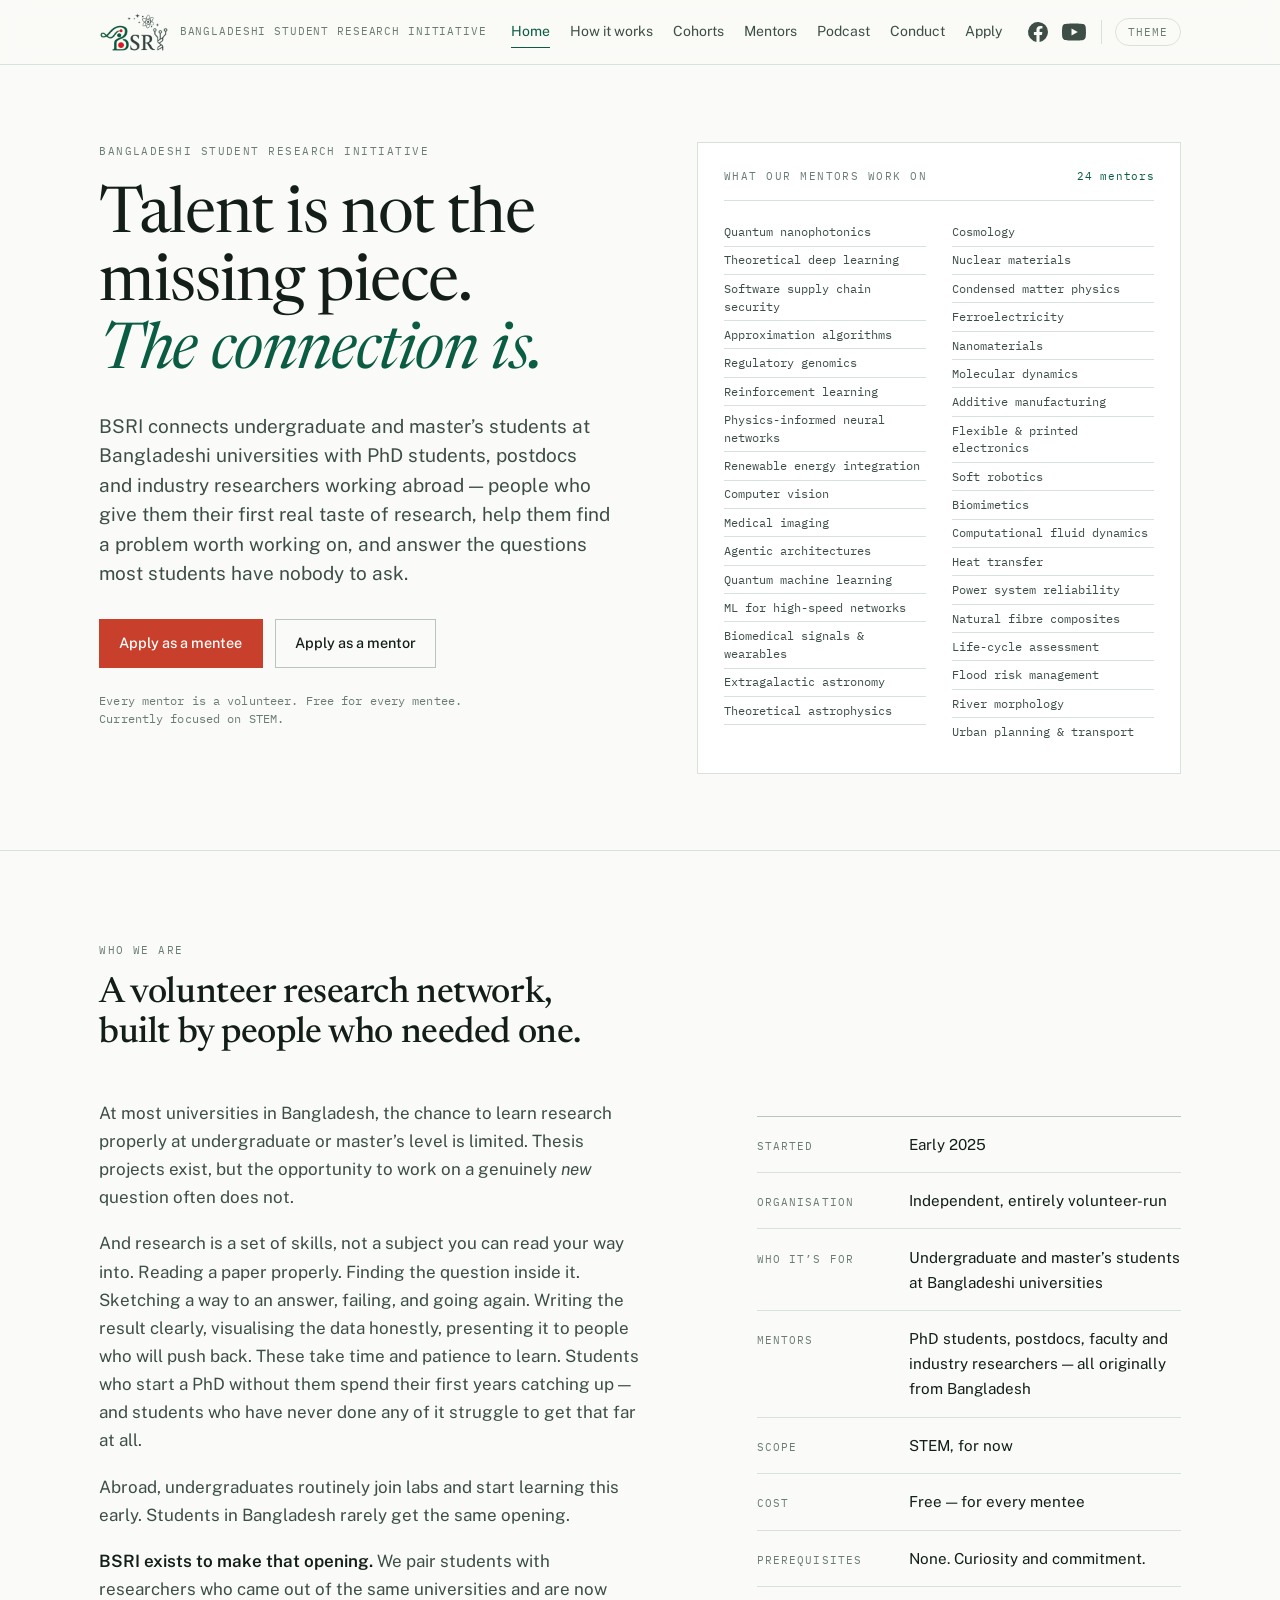
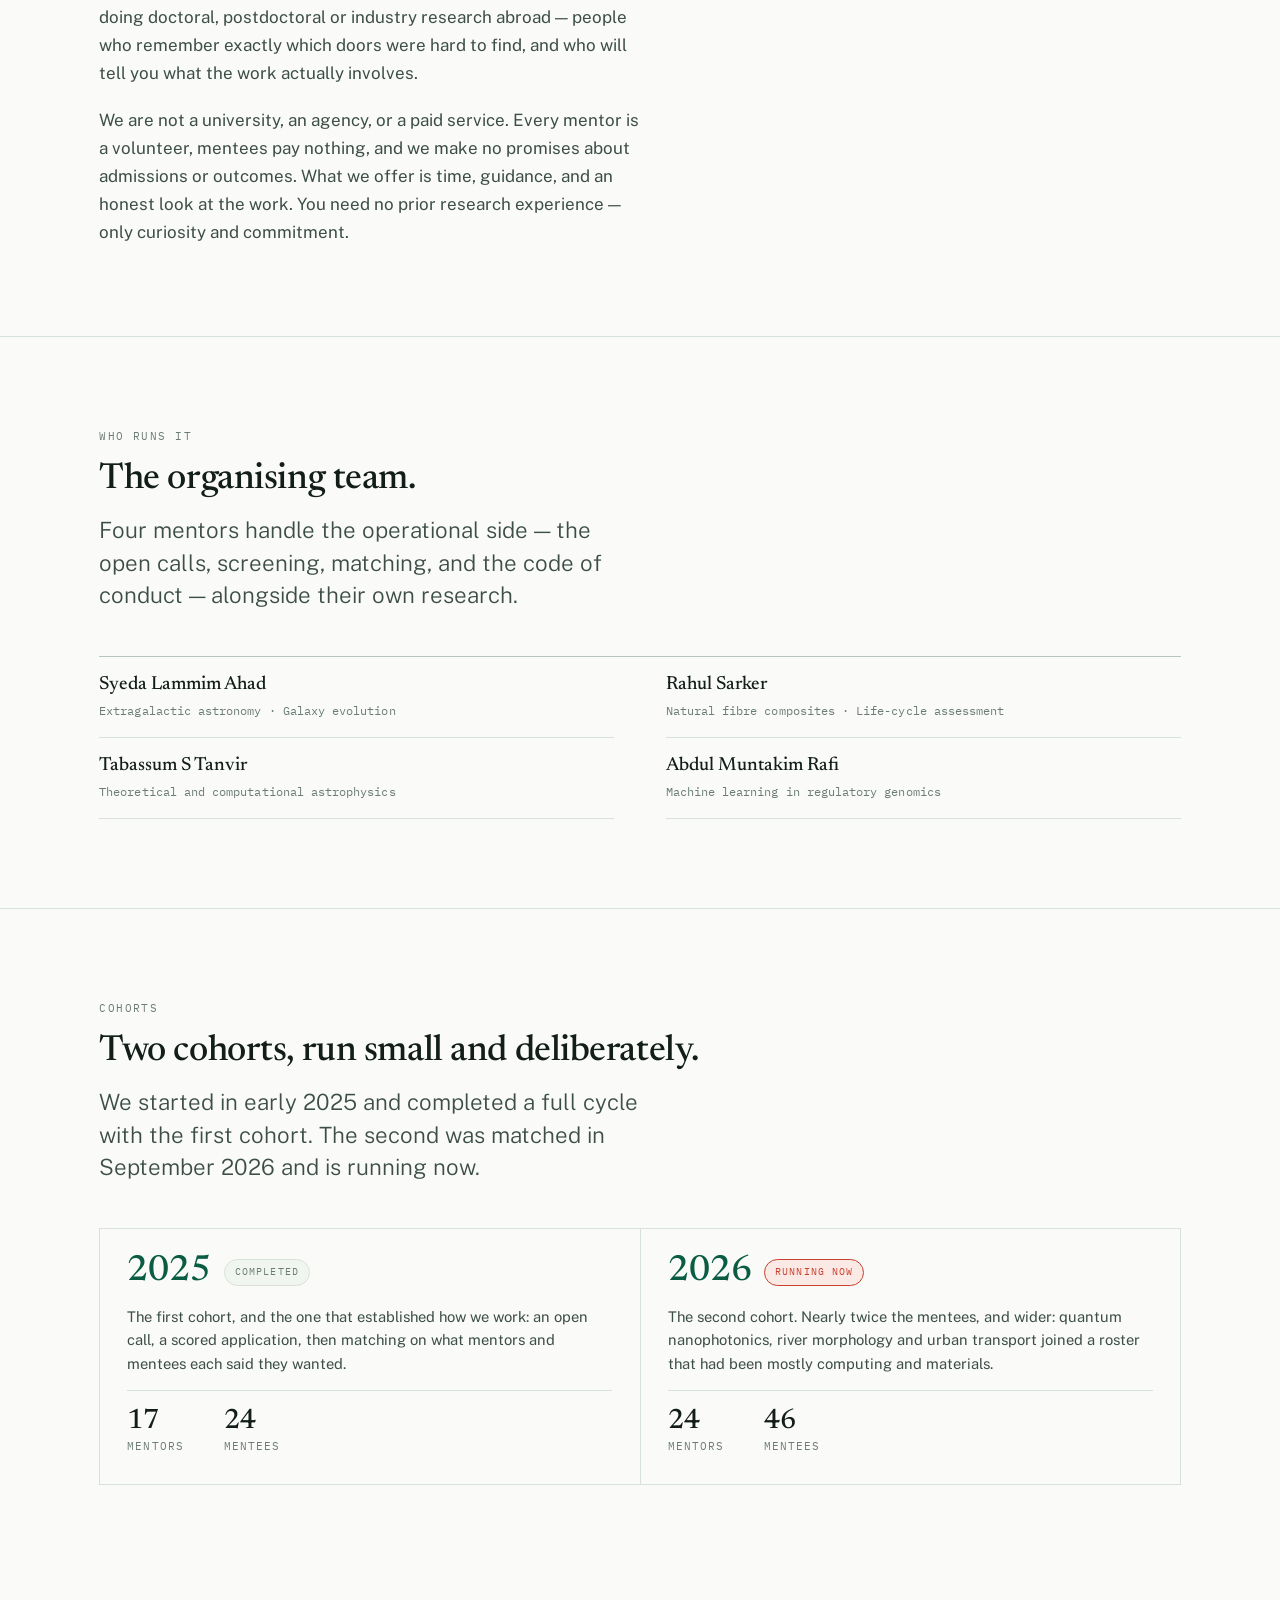
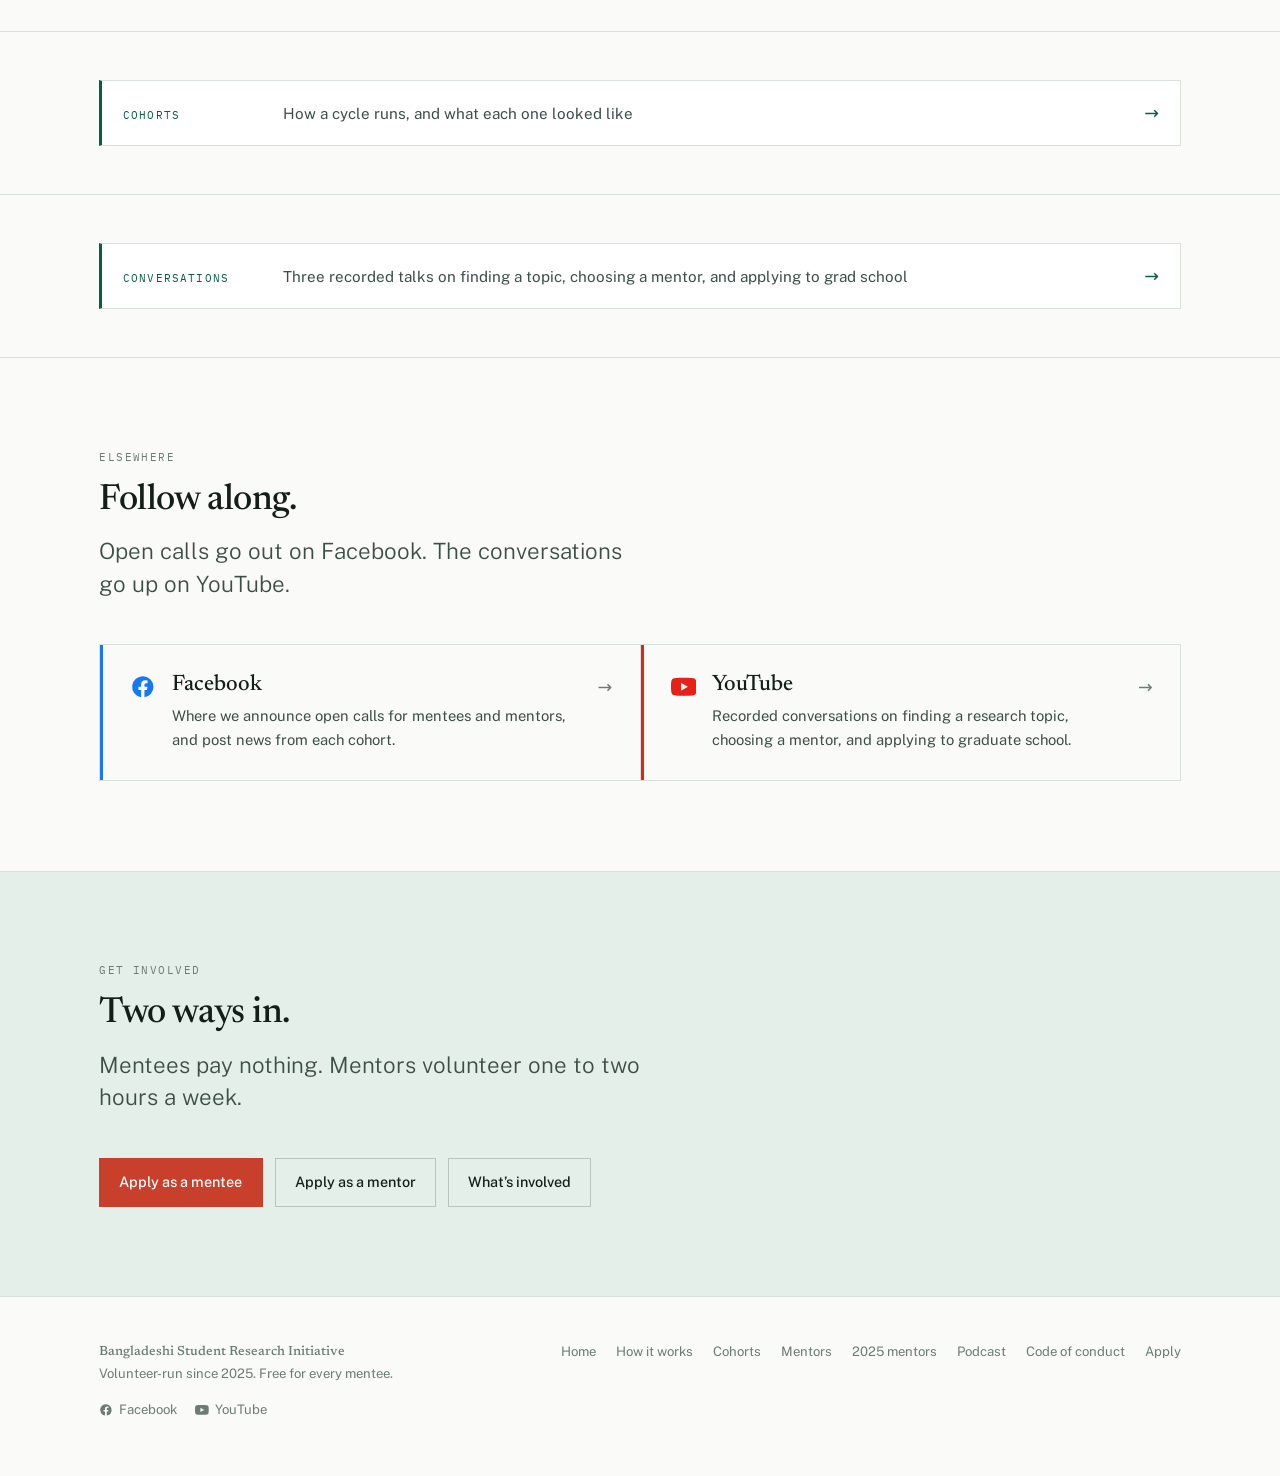
==== index.html @ d9963ae1 "Add a mobile menu; there was no navigation on a phone The nav was simply hidden below 58rem, so on a" ====
<!DOCTYPE html>
<html lang="en">
<head>
<meta charset="utf-8">
<meta name="viewport" content="width=device-width, initial-scale=1">
<title>Bangladeshi Student Research Initiative</title>
<meta name="description" content="BSRI is a volunteer research network connecting undergraduate and master’s students in Bangladesh with PhD students, postdocs and industry researchers abroad.">
<meta property="og:title" content="Bangladeshi Student Research Initiative">
<meta property="og:description" content="BSRI is a volunteer research network connecting undergraduate and master’s students in Bangladesh with PhD students, postdocs and industry researchers abroad.">
<meta property="og:type" content="website">
<link rel="icon" href="favicon.ico" sizes="any">
<link rel="apple-touch-icon" href="assets/img/apple-touch-icon.png">
<meta property="og:url" content="https://bsri-bd.github.io/">
<meta property="og:image" content="https://bsri-bd.github.io/assets/img/og.png">
<meta property="og:image:width" content="1200">
<meta property="og:image:height" content="630">
<meta name="twitter:card" content="summary_large_image">
<meta name="twitter:image" content="https://bsri-bd.github.io/assets/img/og.png">
<link rel="preconnect" href="https://fonts.googleapis.com">
<link rel="preconnect" href="https://fonts.gstatic.com" crossorigin>
<link rel="stylesheet" href="https://fonts.googleapis.com/css2?family=Newsreader:ital,opsz,wght@0,6..72,400;0,6..72,500;0,6..72,600;1,6..72,400;1,6..72,500&family=Public+Sans:wght@300;400;500;600&family=IBM+Plex+Mono:wght@400;500&display=swap">
<link rel="stylesheet" href="assets/css/styles.css">
</head>
<body>
<a class="skip" href="#main">Skip to content</a>

<header class="masthead">
  <div class="wrap masthead__inner">
    <a class="brand" href="index.html">
      <img class="brand__logo brand__logo--light" src="assets/img/logo.png" alt="BSRI" width="416" height="240">
      <img class="brand__logo brand__logo--dark" src="assets/img/logo-dark.png" alt="" aria-hidden="true" width="416" height="240">
      <span class="brand__full">Bangladeshi Student Research Initiative</span>
    </a>
    <nav class="nav" id="primary-nav" aria-label="Primary">
      <a href="index.html" aria-current="page" class="is-current">Home</a>
      <a href="how-it-works.html">How it works</a>
      <a href="cohorts.html">Cohorts</a>
      <a href="mentors.html">Mentors</a>
      <a href="podcast.html">Podcast</a>
      <a href="conduct.html">Conduct</a>
      <a href="apply.html">Apply</a>
    </nav>
    <div class="masthead__end">
      <div class="masthead__social">
        <a href="https://www.facebook.com/profile.php?id=61578981377113" target="_blank" rel="noopener" aria-label="BSRI on Facebook" title="BSRI on Facebook"><svg class="masthead__icon" viewBox="0 0 24 24" aria-hidden="true" focusable="false"><path fill="currentColor" d="M22 12a10 10 0 1 0-11.56 9.88v-6.99H7.9V12h2.54V9.8c0-2.5 1.49-3.89 3.77-3.89 1.09 0 2.24.2 2.24.2v2.46h-1.26c-1.24 0-1.63.77-1.63 1.56V12h2.78l-.45 2.89h-2.33v6.99A10 10 0 0 0 22 12z"/></svg></a>
        <a href="https://www.youtube.com/@bsri-bd" target="_blank" rel="noopener" aria-label="BSRI on YouTube" title="BSRI on YouTube"><svg class="masthead__icon" viewBox="0 0 24 24" aria-hidden="true" focusable="false"><path fill="currentColor" d="M23.5 6.2a3 3 0 0 0-2.1-2.1C19.5 3.5 12 3.5 12 3.5s-7.5 0-9.4.6A3 3 0 0 0 .5 6.2C0 8.1 0 12 0 12s0 3.9.5 5.8a3 3 0 0 0 2.1 2.1c1.9.6 9.4.6 9.4.6s7.5 0 9.4-.6a3 3 0 0 0 2.1-2.1c.5-1.9.5-5.8.5-5.8s0-3.9-.5-5.8zM9.5 15.6V8.4l6.3 3.6-6.3 3.6z"/></svg></a>
      </div>
      <button class="theme-toggle" id="theme-toggle" type="button" aria-label="Switch colour theme"><svg class="theme-toggle__icon" viewBox="0 0 24 24" aria-hidden="true" focusable="false"><circle cx="12" cy="12" r="9" fill="none" stroke="currentColor" stroke-width="1.7"/><path fill="currentColor" d="M12 3a9 9 0 0 0 0 18z"/></svg><span class="theme-toggle__label">Theme</span></button>
      <button class="nav-toggle" id="nav-toggle" type="button" aria-expanded="false" aria-controls="primary-nav" aria-label="Menu"><svg class="nav-toggle__bars" viewBox="0 0 24 24" aria-hidden="true" focusable="false"><path fill="none" stroke="currentColor" stroke-width="1.8" stroke-linecap="round" d="M4 7h16M4 12h16M4 17h16"/></svg><svg class="nav-toggle__x" viewBox="0 0 24 24" aria-hidden="true" focusable="false"><path fill="none" stroke="currentColor" stroke-width="1.8" stroke-linecap="round" d="M6 6l12 12M18 6L6 18"/></svg></button>
    </div>
  </div>
</header>

<main id="main">
<section class="hero wrap" id="top">
    <div class="hero__grid">
      <div class="hero__thesis">
        <p class="eyebrow">Bangladeshi Student Research Initiative</p>
        <h1>Talent is not the missing piece. <em>The connection is.</em></h1>
        <p class="hero__mission">BSRI connects undergraduate and master&rsquo;s students at Bangladeshi universities with PhD students, postdocs and industry researchers working abroad &mdash; people who give them their first real taste of research, help them find a problem worth working on, and answer the questions most students have nobody to ask.</p>
        <div class="hero__actions">
          <a class="btn btn--primary" href="https://forms.gle/rXFTD6kcqMVEkNKRA" target="_blank" rel="noopener">Apply as a mentee</a>
          <a class="btn btn--ghost" href="https://forms.gle/KTvxgGUuhtr7wDrc9" target="_blank" rel="noopener">Apply as a mentor</a>
        </div>
        <p class="hero__note">Every mentor is a volunteer. Free for every mentee.<br>Currently focused on STEM.</p>
      </div>

      <!-- The span of fields is the argument, so it is shown, not claimed -->
      <div class="fieldindex">
        <div class="fieldindex__head">
          <p class="eyebrow">What our mentors work on</p>
          <span class="fieldindex__count">24 mentors</span>
        </div>
        <ul class="fieldindex__list">
          <li>Quantum nanophotonics</li>
          <li>Theoretical deep learning</li>
          <li>Software supply chain security</li>
          <li>Approximation algorithms</li>
          <li>Regulatory genomics</li>
          <li>Reinforcement learning</li>
          <li>Physics-informed neural networks</li>
          <li>Renewable energy integration</li>
          <li>Computer vision</li>
          <li>Medical imaging</li>
          <li>Agentic architectures</li>
          <li>Quantum machine learning</li>
          <li>ML for high-speed networks</li>
          <li>Biomedical signals &amp; wearables</li>
          <li>Extragalactic astronomy</li>
          <li>Theoretical astrophysics</li>
          <li>Cosmology</li>
          <li>Nuclear materials</li>
          <li>Condensed matter physics</li>
          <li>Ferroelectricity</li>
          <li>Nanomaterials</li>
          <li>Molecular dynamics</li>
          <li>Additive manufacturing</li>
          <li>Flexible &amp; printed electronics</li>
          <li>Soft robotics</li>
          <li>Biomimetics</li>
          <li>Computational fluid dynamics</li>
          <li>Heat transfer</li>
          <li>Power system reliability</li>
          <li>Natural fibre composites</li>
          <li>Life-cycle assessment</li>
          <li>Flood risk management</li>
          <li>River morphology</li>
          <li>Urban planning &amp; transport</li>
        </ul>
      </div>
    </div>
  </section>
  <section class="section">
    <div class="wrap">
      <div class="section__head">
        <p class="eyebrow">Who we are</p>
        <h2>A volunteer research network, built by people who needed one.</h2>
      </div>
      <div class="about__grid">
        <div class="prose">
          <p>At most universities in Bangladesh, the chance to learn research properly at undergraduate or master&rsquo;s level is limited. Thesis projects exist, but the opportunity to work on a genuinely <em>new</em> question often does not.</p>
          <p>And research is a set of skills, not a subject you can read your way into. Reading a paper properly. Finding the question inside it. Sketching a way to an answer, failing, and going again. Writing the result clearly, visualising the data honestly, presenting it to people who will push back. These take time and patience to learn. Students who start a PhD without them spend their first years catching up &mdash; and students who have never done any of it struggle to get that far at all.</p>
          <p>Abroad, undergraduates routinely join labs and start learning this early. Students in Bangladesh rarely get the same opening.</p>
          <p><strong>BSRI exists to make that opening.</strong> We pair students with researchers who came out of the same universities and are now doing doctoral, postdoctoral or industry research abroad &mdash; people who remember exactly which doors were hard to find, and who will tell you what the work actually involves.</p>
          <p>We are not a university, an agency, or a paid service. Every mentor is a volunteer, mentees pay nothing, and we make no promises about admissions or outcomes. What we offer is time, guidance, and an honest look at the work. You need no prior research experience &mdash; only curiosity and commitment.</p>
        </div>
        <dl class="facts">
          <div class="fact"><dt>Started</dt><dd>Early 2025</dd></div>
          <div class="fact"><dt>Organisation</dt><dd>Independent, entirely volunteer-run</dd></div>
          <div class="fact"><dt>Who it&rsquo;s for</dt><dd>Undergraduate and master&rsquo;s students at Bangladeshi universities</dd></div>
          <div class="fact"><dt>Mentors</dt><dd>PhD students, postdocs, faculty and industry researchers &mdash; all originally from Bangladesh</dd></div>
          <div class="fact"><dt>Scope</dt><dd>STEM, for now</dd></div>
          <div class="fact"><dt>Cost</dt><dd>Free &mdash; for every mentee</dd></div>
          <div class="fact"><dt>Prerequisites</dt><dd>None. Curiosity and commitment.</dd></div>
        </dl>
      </div>
    </div>
  </section>
  <section class="section">
    <div class="wrap">
      <div class="section__head">
        <p class="eyebrow">Who runs it</p>
        <h2>The organising team.</h2>
        <p class="lede">Four mentors handle the operational side &mdash; the open calls, screening, matching, and the code of conduct &mdash; alongside their own research.</p>
      </div>
      <div class="roster">
        <div class="roster__grid">
          <div class="mentor">
            <span class="mentor__name">Syeda Lammim Ahad</span>
            <span class="mentor__fields">Extragalactic astronomy &middot; Galaxy evolution</span>
          </div>
          <div class="mentor">
            <span class="mentor__name">Rahul Sarker</span>
            <span class="mentor__fields">Natural fibre composites &middot; Life-cycle assessment</span>
          </div>
          <div class="mentor">
            <span class="mentor__name">Tabassum S Tanvir</span>
            <span class="mentor__fields">Theoretical and computational astrophysics</span>
          </div>
          <div class="mentor">
            <span class="mentor__name">Abdul Muntakim Rafi</span>
            <span class="mentor__fields">Machine learning in regulatory genomics</span>
          </div>
        </div>
      </div>
    </div>
  </section>
  <section class="section">
    <div class="wrap">
      <div class="section__head">
        <p class="eyebrow">Cohorts</p>
        <h2>Two cohorts, run small and deliberately.</h2>
        <p class="lede">We started in early 2025 and completed a full cycle with the first cohort. The second was matched in September 2026 and is running now.</p>
      </div>
      <div class="cohorts">
        <article class="cohort">
          <div class="cohort__head">
            <span class="cohort__year">2025</span>
            <span class="pill pill--done">Completed</span>
          </div>
          <p class="cohort__note">The first cohort, and the one that established how we work: an open call, a scored application, then matching on what mentors and mentees each said they wanted.</p>
          <dl class="cohort__figures">
            <div class="figure"><dt>Mentors</dt><dd>17</dd></div>
            <div class="figure"><dt>Mentees</dt><dd>24</dd></div>
          </dl>
        </article>

        <article class="cohort">
          <div class="cohort__head">
            <span class="cohort__year">2026</span>
            <span class="pill pill--live">Running now</span>
          </div>
          <p class="cohort__note">The second cohort. Nearly twice the mentees, and wider: quantum nanophotonics, river morphology and urban transport joined a roster that had been mostly computing and materials.</p>
          <dl class="cohort__figures">
            <div class="figure"><dt>Mentors</dt><dd>24</dd></div>
            <div class="figure"><dt>Mentees</dt><dd>46</dd></div>
          </dl>
        </article>
      </div>
    </div>
  </section>
  <section class="section section--tight">
    <div class="wrap">
      <a class="cardlink" href="cohorts.html">
        <span class="cardlink__label">Cohorts</span>
        <span class="cardlink__text">How a cycle runs, and what each one looked like</span>
        <span class="cardlink__arrow" aria-hidden="true">&rarr;</span>
      </a>
    </div>
  </section>
  <section class="section section--tight">
    <div class="wrap">
      <a class="cardlink" href="podcast.html">
        <span class="cardlink__label">Conversations</span>
        <span class="cardlink__text">Three recorded talks on finding a topic, choosing a mentor, and applying to grad school</span>
        <span class="cardlink__arrow" aria-hidden="true">&rarr;</span>
      </a>
    </div>
  </section>
  <section class="section" id="follow">
    <div class="wrap">
      <div class="section__head">
        <p class="eyebrow">Elsewhere</p>
        <h2>Follow along.</h2>
        <p class="lede">Open calls go out on Facebook. The conversations go up on YouTube.</p>
      </div>
      <div class="sociallinks">
        <a class="sociallink sociallink--fb" href="https://www.facebook.com/profile.php?id=61578981377113" target="_blank" rel="noopener">
          <svg class="sociallink__icon" viewBox="0 0 24 24" aria-hidden="true" focusable="false"><path fill="currentColor" d="M22 12a10 10 0 1 0-11.56 9.88v-6.99H7.9V12h2.54V9.8c0-2.5 1.49-3.89 3.77-3.89 1.09 0 2.24.2 2.24.2v2.46h-1.26c-1.24 0-1.63.77-1.63 1.56V12h2.78l-.45 2.89h-2.33v6.99A10 10 0 0 0 22 12z"/></svg>
          <span class="sociallink__body">
            <span class="sociallink__name">Facebook</span>
            <span class="sociallink__text">Where we announce open calls for mentees and mentors, and post news from each cohort.</span>
          </span>
          <span class="sociallink__arrow" aria-hidden="true">&rarr;</span>
        </a>
        <a class="sociallink sociallink--yt" href="https://www.youtube.com/@bsri-bd" target="_blank" rel="noopener">
          <svg class="sociallink__icon" viewBox="0 0 24 24" aria-hidden="true" focusable="false"><path fill="currentColor" d="M23.5 6.2a3 3 0 0 0-2.1-2.1C19.5 3.5 12 3.5 12 3.5s-7.5 0-9.4.6A3 3 0 0 0 .5 6.2C0 8.1 0 12 0 12s0 3.9.5 5.8a3 3 0 0 0 2.1 2.1c1.9.6 9.4.6 9.4.6s7.5 0 9.4-.6a3 3 0 0 0 2.1-2.1c.5-1.9.5-5.8.5-5.8s0-3.9-.5-5.8zM9.5 15.6V8.4l6.3 3.6-6.3 3.6z"/></svg>
          <span class="sociallink__body">
            <span class="sociallink__name">YouTube</span>
            <span class="sociallink__text">Recorded conversations on finding a research topic, choosing a mentor, and applying to graduate school.</span>
          </span>
          <span class="sociallink__arrow" aria-hidden="true">&rarr;</span>
        </a>
      </div>
    </div>
  </section>
  <section class="section apply">
    <div class="wrap">
      <div class="section__head">
        <p class="eyebrow">Get involved</p>
        <h2>Two ways in.</h2>
        <p class="lede">Mentees pay nothing. Mentors volunteer one to two hours a week.</p>
      </div>
      <div class="hero__actions">
        <a class="btn btn--primary" href="https://forms.gle/rXFTD6kcqMVEkNKRA" target="_blank" rel="noopener">Apply as a mentee</a>
        <a class="btn btn--ghost" href="https://forms.gle/KTvxgGUuhtr7wDrc9" target="_blank" rel="noopener">Apply as a mentor</a>
        <a class="btn btn--ghost" href="apply.html">What&rsquo;s involved</a>
      </div>
    </div>
  </section>
</main>

<footer class="footer">
  <div class="wrap footer__inner">
    <div>
      <p class="footer__name">Bangladeshi Student Research Initiative</p>
      <p>Volunteer-run since 2025. Free for every mentee.</p>
      <div class="social">
        <a class="social__link" href="https://www.facebook.com/profile.php?id=61578981377113" target="_blank" rel="noopener"><svg class="social__icon" viewBox="0 0 24 24" aria-hidden="true" focusable="false"><path fill="currentColor" d="M22 12a10 10 0 1 0-11.56 9.88v-6.99H7.9V12h2.54V9.8c0-2.5 1.49-3.89 3.77-3.89 1.09 0 2.24.2 2.24.2v2.46h-1.26c-1.24 0-1.63.77-1.63 1.56V12h2.78l-.45 2.89h-2.33v6.99A10 10 0 0 0 22 12z"/></svg><span>Facebook</span></a>
        <a class="social__link" href="https://www.youtube.com/@bsri-bd" target="_blank" rel="noopener"><svg class="social__icon" viewBox="0 0 24 24" aria-hidden="true" focusable="false"><path fill="currentColor" d="M23.5 6.2a3 3 0 0 0-2.1-2.1C19.5 3.5 12 3.5 12 3.5s-7.5 0-9.4.6A3 3 0 0 0 .5 6.2C0 8.1 0 12 0 12s0 3.9.5 5.8a3 3 0 0 0 2.1 2.1c1.9.6 9.4.6 9.4.6s7.5 0 9.4-.6a3 3 0 0 0 2.1-2.1c.5-1.9.5-5.8.5-5.8s0-3.9-.5-5.8zM9.5 15.6V8.4l6.3 3.6-6.3 3.6z"/></svg><span>YouTube</span></a>
      </div>
    </div>
    <nav class="footer__links" aria-label="Footer">
      <a href="index.html">Home</a>
      <a href="how-it-works.html">How it works</a>
      <a href="cohorts.html">Cohorts</a>
      <a href="mentors.html">Mentors</a>
      <a href="mentors-2025.html">2025 mentors</a>
      <a href="podcast.html">Podcast</a>
      <a href="conduct.html">Code of conduct</a>
      <a href="apply.html">Apply</a>
    </nav>
  </div>
</footer>

<script src="assets/js/main.js"></script>
</body>
</html>
---- assets/css/styles.css ----
/* ==========================================================================
   Bangladeshi Student Research Initiative
   Palette: bottle green as ink, vermilion spent only on actions,
   neutrals biased green. Type: Newsreader / Public Sans / IBM Plex Mono.
   ========================================================================== */

/* --- Tokens: light is the base; both dark states redefine only tokens ----- */
:root {
  --paper:        #FAFBF8;
  --surface:      #FFFFFF;
  --sunk:         #F1F5F0;
  --ink:          #131E19;
  --ink-2:        #3D4E47;
  --ink-3:        #6B7C74;
  --rule:         #D9E1DB;
  --rule-strong:  #B7C5BD;
  --green:        #0A5C43;
  --green-deep:   #063B2C;
  --green-soft:   #E3EFE8;
  --flame:        #C8402C;
  --flame-ink:    #FFFFFF;
  --flame-soft:   #FBE9E5;
  --focus:        #0A5C43;
  --fb:           #1877F2;
  --yt:           #E62117;

  --font-display: "Newsreader", ui-serif, Georgia, "Times New Roman", serif;
  --font-body:    "Public Sans", ui-sans-serif, system-ui, -apple-system, "Segoe UI", Helvetica, Arial, sans-serif;
  --font-mono:    "IBM Plex Mono", ui-monospace, SFMono-Regular, Menlo, Consolas, monospace;

  --measure: 34rem;
  --page-max: 74rem;
  --gutter: clamp(1rem, 4vw, 3.5rem);

  --step-0:  1.0625rem;
  --step-1:  1.1875rem;
  --step-2:  1.4rem;
  --step-3:  1.75rem;
  --step-4:  2.25rem;
  --step-5:  clamp(2.4rem, 1.5rem + 3.6vw, 4rem);
}

@media (prefers-color-scheme: dark) {
  :root:not([data-theme="light"]) {
    --paper:       #0A120F;
    --surface:     #101A16;
    --sunk:        #16221D;
    --ink:         #E6EDE8;
    --ink-2:       #AEBEB6;
    --ink-3:       #7E8F87;
    --rule:        #23322B;
    --rule-strong: #35473E;
    --green:       #4FB08A;
    --green-deep:  #2E7A5D;
    --green-soft:  #15251E;
    --flame:       #EC8068;
    --flame-ink:   #1A0D09;
    --flame-soft:  #291611;
    --focus:       #4FB08A;
  --fb:          #5CA8FF;
  --yt:          #FF5B52;
  }
}

:root[data-theme="dark"] {
  --paper:       #0A120F;
  --surface:     #101A16;
  --sunk:        #16221D;
  --ink:         #E6EDE8;
  --ink-2:       #AEBEB6;
  --ink-3:       #7E8F87;
  --rule:        #23322B;
  --rule-strong: #35473E;
  --green:       #4FB08A;
  --green-deep:  #2E7A5D;
  --green-soft:  #15251E;
  --flame:       #EC8068;
  --flame-ink:   #1A0D09;
  --flame-soft:  #291611;
  --focus:       #4FB08A;
  --fb:          #5CA8FF;
  --yt:          #FF5B52;
}

/* --- Base --------------------------------------------------------------- */
*, *::before, *::after { box-sizing: border-box; }

html { -webkit-text-size-adjust: 100%; scroll-behavior: smooth; }
@media (prefers-reduced-motion: reduce) {
  html { scroll-behavior: auto; }
  *, *::before, *::after { animation-duration: .01ms !important; transition-duration: .01ms !important; }
}

body {
  margin: 0;
  background: var(--paper);
  color: var(--ink);
  font-family: var(--font-body);
  font-size: var(--step-0);
  line-height: 1.65;
  font-synthesis-weight: none;
  -webkit-font-smoothing: antialiased;
}

img, svg { max-width: 100%; height: auto; display: block; }

h1, h2, h3, h4 {
  font-family: var(--font-display);
  font-weight: 500;
  line-height: 1.12;
  text-wrap: balance;
  letter-spacing: -0.012em;
  margin: 0;
}

p { margin: 0; }

a { color: var(--green); text-decoration-thickness: 1px; text-underline-offset: 0.18em; }
a:hover { color: var(--ink); }

:focus-visible {
  outline: 2px solid var(--focus);
  outline-offset: 3px;
  border-radius: 2px;
}

.wrap {
  width: 100%;
  max-width: var(--page-max);
  margin-inline: auto;
  padding-inline: var(--gutter);
}

.skip {
  position: absolute; left: -9999px; top: 0;
  background: var(--green); color: #fff; padding: .7rem 1rem; z-index: 100;
}
.skip:focus { left: 0; }

/* --- Shared type utilities ---------------------------------------------- */
.eyebrow {
  font-family: var(--font-mono);
  font-size: .7rem;
  letter-spacing: .13em;
  text-transform: uppercase;
  color: var(--ink-3);
  margin: 0;
}

.lede {
  font-size: var(--step-2);
  line-height: 1.45;
  color: var(--ink-2);
  max-width: var(--measure);
  font-weight: 300;
}

.prose { max-width: var(--measure); display: flex; flex-direction: column; gap: 1.1em; color: var(--ink-2); }
.prose strong { color: var(--ink); font-weight: 600; }

/* --- Header ------------------------------------------------------------- */
.masthead {
  position: sticky;
  top: 0;
  z-index: 50;
  background: color-mix(in srgb, var(--paper) 88%, transparent);
  backdrop-filter: saturate(1.4) blur(10px);
  border-bottom: 1px solid var(--rule);
}

.masthead__inner {
  display: flex;
  align-items: center;
  justify-content: space-between;
  gap: 1.1rem;
  min-height: 4rem;
  padding-block: .6rem;
}

.brand { display: flex; align-items: center; gap: .6rem; text-decoration: none; color: var(--ink); flex: 0 1 auto; min-width: 0; }
.brand__full {
  font-family: var(--font-mono);
  font-size: .68rem;
  letter-spacing: .08em;
  text-transform: uppercase;
  color: var(--ink-3);
}
@media (max-width: 74rem) { .brand__full { display: none; } }

.nav { display: flex; align-items: center; gap: 1.25rem; flex: 0 0 auto; }
.nav a {
  font-size: .875rem;
  white-space: nowrap;
  color: var(--ink-2);
  text-decoration: none;
  padding-block: .25rem;
  border-bottom: 1px solid transparent;
}
.nav a:hover { color: var(--green); border-bottom-color: var(--green); }
/* Below the breakpoint the nav becomes a panel under the bar, opened by the
   menu button. Without this there is no navigation on a phone at all. */
.nav-toggle { display: none; }

@media (max-width: 58rem) {
  .nav-toggle {
    display: inline-flex;
    align-items: center;
    justify-content: center;
    flex: 0 0 auto;
    width: 2.35rem;
    height: 2.35rem;
    padding: 0;
    background: transparent;
    color: var(--ink-2);
    border: 1px solid var(--rule);
    border-radius: 6px;
    cursor: pointer;
  }
  .nav-toggle:hover { color: var(--green); border-color: var(--green); }
  .nav-toggle svg { width: 1.35rem; height: 1.35rem; max-width: none; }
  .nav-toggle__x { display: none; }
  .nav-toggle[aria-expanded="true"] .nav-toggle__bars { display: none; }
  .nav-toggle[aria-expanded="true"] .nav-toggle__x { display: block; }

  .nav {
    display: none;
    position: absolute;
    top: 100%;
    left: 0;
    right: 0;
    flex-direction: column;
    align-items: stretch;
    gap: 0;
    padding: .35rem var(--gutter) 1rem;
    background: var(--paper);
    border-bottom: 1px solid var(--rule);
    box-shadow: 0 12px 24px -18px rgba(0,0,0,.5);
  }
  .nav.is-open { display: flex; }
  .nav a {
    padding-block: .85rem;
    font-size: 1rem;
    border-bottom: 1px solid var(--rule);
  }
  .nav a:last-child { border-bottom: 0; }
  .nav a:hover { border-bottom-color: var(--rule); }
  .nav a.is-current { color: var(--green); }

}

.theme-toggle {
  flex: 0 0 auto;
  white-space: nowrap;
  font-family: var(--font-mono);
  font-size: .68rem;
  letter-spacing: .08em;
  text-transform: uppercase;
  background: transparent;
  color: var(--ink-3);
  border: 1px solid var(--rule);
  border-radius: 999px;
  padding: .35rem .75rem;
  cursor: pointer;
}
.theme-toggle:hover { color: var(--green); border-color: var(--green); }
.theme-toggle__icon { display: none; }

/* --- Buttons ------------------------------------------------------------ */
.btn {
  display: inline-flex;
  align-items: center;
  gap: .5rem;
  font-family: var(--font-body);
  font-size: .9rem;
  font-weight: 500;
  padding: .72rem 1.2rem;
  text-decoration: none;
  border: 1px solid transparent;
  transition: background-color .15s ease, color .15s ease, border-color .15s ease;
}
.btn--primary { background: var(--flame); color: var(--flame-ink); }
.btn--primary:hover { background: var(--ink); color: var(--paper); }
.btn--ghost { border-color: var(--rule-strong); color: var(--ink); }
.btn--ghost:hover { border-color: var(--green); color: var(--green); background: var(--green-soft); }

/* --- Sections ----------------------------------------------------------- */
.section { padding-block: clamp(3.5rem, 7vw, 6rem); border-top: 1px solid var(--rule); }
.section--plain { border-top: 0; }

.section__head {
  display: flex;
  flex-direction: column;
  gap: .9rem;
  margin-bottom: 2.75rem;
  max-width: 46rem;
}
.section__head h2 { font-size: var(--step-4); }

/* --- Hero: thesis on the left, the actual span of fields on the right ---- */
.hero { padding-block: clamp(3rem, 6vw, 5.5rem) clamp(3rem, 6vw, 5rem); }

.hero__grid {
  display: grid;
  grid-template-columns: minmax(0, 1.05fr) minmax(0, .95fr);
  gap: clamp(2.5rem, 5vw, 4.5rem);
  align-items: start;
}
@media (max-width: 62rem) { .hero__grid { grid-template-columns: 1fr; } }

.hero__thesis { display: flex; flex-direction: column; gap: 1.5rem; }

.hero h1 {
  font-size: var(--step-5);
  font-weight: 400;
  letter-spacing: -0.022em;
  line-height: 1.06;
}
.hero h1 em {
  font-style: italic;
  color: var(--green);
}

.hero__mission {
  font-size: var(--step-1);
  line-height: 1.55;
  color: var(--ink-2);
  max-width: 32rem;
}

.hero__actions { display: flex; flex-wrap: wrap; gap: .75rem; margin-top: .4rem; }

.hero__note {
  font-family: var(--font-mono);
  font-size: .72rem;
  line-height: 1.6;
  color: var(--ink-3);
  letter-spacing: .01em;
}

/* The field index — the interdisciplinary span, shown rather than claimed */
.fieldindex {
  border: 1px solid var(--rule);
  background: var(--surface);
  padding: 1.5rem 1.6rem 1.7rem;
}
.fieldindex__head {
  display: flex;
  align-items: baseline;
  justify-content: space-between;
  gap: 1rem;
  padding-bottom: .9rem;
  margin-bottom: 1.1rem;
  border-bottom: 1px solid var(--rule);
}
.fieldindex__count {
  font-family: var(--font-mono);
  font-size: .7rem;
  color: var(--green);
  letter-spacing: .06em;
  font-variant-numeric: tabular-nums;
}
.fieldindex__list {
  list-style: none;
  margin: 0;
  padding: 0;
  columns: 2;
  column-gap: 1.6rem;
}
@media (max-width: 30rem) { .fieldindex__list { columns: 1; } }
.fieldindex__list li {
  font-family: var(--font-mono);
  font-size: .74rem;
  line-height: 1.5;
  color: var(--ink-2);
  padding-block: .3rem;
  break-inside: avoid;
  border-bottom: 1px solid var(--rule);
}
.fieldindex__list li:last-child { border-bottom: 0; }

/* --- Goals: a set, not a sequence — no numbering ------------------------ */
.goals {
  display: grid;
  grid-template-columns: repeat(2, minmax(0, 1fr));
  gap: 1px;
  background: var(--rule);
  border: 1px solid var(--rule);
}
@media (max-width: 48rem) { .goals { grid-template-columns: 1fr; } }

.goal {
  background: var(--paper);
  padding: 1.9rem 1.8rem 2.1rem;
  display: flex;
  flex-direction: column;
  gap: .7rem;
}
.goal h3 { font-size: var(--step-2); }
.goal p { color: var(--ink-2); font-size: .95rem; line-height: 1.6; }

/* --- Who we are: facts rail -------------------------------------------- */
.about__grid {
  display: grid;
  grid-template-columns: minmax(0, 1.4fr) minmax(0, 1fr);
  gap: clamp(2.5rem, 5vw, 4.5rem);
  align-items: start;
}
@media (max-width: 58rem) { .about__grid { grid-template-columns: 1fr; } }

.facts { display: flex; flex-direction: column; border-top: 1px solid var(--rule-strong); }
.fact {
  display: grid;
  grid-template-columns: 8.5rem minmax(0, 1fr);
  gap: 1rem;
  padding-block: .95rem;
  border-bottom: 1px solid var(--rule);
  align-items: baseline;
}
@media (max-width: 26rem) { .fact { grid-template-columns: 1fr; gap: .2rem; } }
.fact dt {
  font-family: var(--font-mono);
  font-size: .68rem;
  letter-spacing: .1em;
  text-transform: uppercase;
  color: var(--ink-3);
}
.fact dd { margin: 0; font-size: .95rem; color: var(--ink); }

/* --- Mentor roster: a typographic index, not avatar cards --------------- */
.roster { border-top: 1px solid var(--rule-strong); }
.roster__group { border-bottom: 1px solid var(--rule); }
.roster__grid {
  display: grid;
  grid-template-columns: repeat(2, minmax(0, 1fr));
  column-gap: clamp(1.5rem, 4vw, 3.5rem);
}
@media (max-width: 52rem) { .roster__grid { grid-template-columns: 1fr; } }

.mentor {
  display: flex;
  flex-direction: column;
  gap: .3rem;
  padding-block: 1.05rem;
  border-bottom: 1px solid var(--rule);
}
.mentor__name {
  font-family: var(--font-display);
  font-size: var(--step-1);
  font-weight: 500;
  color: var(--ink);
  line-height: 1.25;
}
.mentor__fields {
  font-family: var(--font-mono);
  font-size: .72rem;
  line-height: 1.55;
  color: var(--ink-3);
  letter-spacing: .005em;
}

/* --- Code of conduct ---------------------------------------------------- */
.principles { display: flex; flex-direction: column; border-top: 1px solid var(--rule-strong); }
.principle {
  display: grid;
  grid-template-columns: 15rem minmax(0, 1fr);
  gap: .35rem 2rem;
  padding-block: 1.15rem;
  border-bottom: 1px solid var(--rule);
  align-items: baseline;
}
@media (max-width: 46rem) { .principle { grid-template-columns: 1fr; } }
.principle__name { font-family: var(--font-display); font-size: var(--step-1); font-weight: 500; }
.principle p { color: var(--ink-2); font-size: .95rem; }

/* --- Apply -------------------------------------------------------------- */
.apply { background: var(--green-soft); border-top: 1px solid var(--rule); }
.apply__grid {
  display: grid;
  grid-template-columns: repeat(2, minmax(0, 1fr));
  gap: 1px;
  background: var(--rule);
  border: 1px solid var(--rule);
}
@media (max-width: 48rem) { .apply__grid { grid-template-columns: 1fr; } }
.track {
  background: var(--paper);
  padding: 2rem 1.9rem 2.2rem;
  display: flex;
  flex-direction: column;
  gap: .85rem;
  align-items: flex-start;
}
.track h3 { font-size: var(--step-3); }
.track p { color: var(--ink-2); font-size: .95rem; }
.track .btn { margin-top: .5rem; }

/* --- Footer ------------------------------------------------------------- */
.footer { border-top: 1px solid var(--rule); padding-block: 2.75rem 3.5rem; }
.footer__inner {
  display: flex;
  flex-wrap: wrap;
  gap: 1.5rem 3rem;
  justify-content: space-between;
  align-items: flex-start;
}
.footer p, .footer a { font-size: .82rem; color: var(--ink-3); }
.footer__links { display: flex; flex-wrap: wrap; gap: 1.25rem; }
.footer__links a { text-decoration: none; }
.footer__links a:hover { color: var(--green); }

/* --- Small structural helpers ------------------------------------------- */
.roster__label { padding-block: 1.4rem .8rem; }
.prose--after { margin-top: 2rem; }
.footer__name {
  color: var(--ink);
  font-family: var(--font-display);
  font-size: 1.05rem;
  font-weight: 500;
}

/* --- Mentor entry detail ------------------------------------------------ */
.mentor__affil {
  font-family: var(--font-body);
  font-size: .82rem;
  line-height: 1.45;
  color: var(--ink-2);
}
.mentor__link {
  font-family: var(--font-mono);
  font-size: .66rem;
  letter-spacing: .09em;
  text-transform: uppercase;
  color: var(--green);
  text-decoration: none;
  border-bottom: 1px solid var(--rule-strong);
  align-self: flex-start;
  margin-top: .25rem;
  padding-bottom: 1px;
}
.mentor__link:hover { color: var(--ink); border-bottom-color: var(--green); }

/* --- Cohorts: each year is its own object, never one merged band -------- */
.cohorts {
  display: grid;
  grid-template-columns: repeat(2, minmax(0, 1fr));
  gap: 1px;
  background: var(--rule);
  border: 1px solid var(--rule);
  margin-bottom: clamp(2.5rem, 5vw, 3.5rem);
}
@media (max-width: 48rem) { .cohorts { grid-template-columns: 1fr; } }

.cohort {
  background: var(--paper);
  padding: 1.6rem 1.7rem 1.8rem;
  display: flex;
  flex-direction: column;
  gap: .9rem;
}
.cohort__head { display: flex; align-items: center; gap: .8rem; flex-wrap: wrap; }
.cohort__year {
  font-family: var(--font-display);
  font-size: var(--step-4);
  font-weight: 500;
  line-height: 1;
  color: var(--green);
  font-variant-numeric: tabular-nums;
}
.pill {
  font-family: var(--font-mono);
  font-size: .64rem;
  letter-spacing: .11em;
  text-transform: uppercase;
  padding: .28rem .6rem;
  border-radius: 999px;
  white-space: nowrap;
}
.pill--done { background: var(--sunk); color: var(--ink-3); border: 1px solid var(--rule); }
.pill--live { background: var(--flame-soft); color: var(--flame); border: 1px solid var(--flame); }

.cohort__note {
  font-size: .92rem;
  line-height: 1.6;
  color: var(--ink-2);
  flex: 1;
}
.cohort__figures {
  display: flex;
  gap: 2.5rem;
  margin: 0;
  padding-top: 1rem;
  border-top: 1px solid var(--rule);
}
.figure { display: flex; flex-direction: column-reverse; gap: .1rem; }
.figure dt {
  font-family: var(--font-mono);
  font-size: .66rem;
  letter-spacing: .1em;
  text-transform: uppercase;
  color: var(--ink-3);
}
.figure dd {
  margin: 0;
  font-family: var(--font-display);
  font-size: var(--step-3);
  font-weight: 500;
  line-height: 1.05;
  color: var(--ink);
  font-variant-numeric: tabular-nums;
}

/* Past mentors read as a footnote to the roster, not a second roster */
.roster__group--past { padding-bottom: 1.5rem; }
.pastmentors {
  font-size: .9rem;
  line-height: 1.6;
  color: var(--ink-2);
  max-width: var(--measure);
  margin: 0 0 .4rem;
}

/* --- Multi-page navigation --------------------------------------------- */
.nav a.is-current {
  color: var(--green);
  border-bottom-color: var(--green);
}

.section--tight { padding-block: clamp(2rem, 4vw, 3rem); }

/* A link to another page reads as a destination, not a content card */
.cardlink {
  display: flex;
  align-items: baseline;
  gap: 1rem;
  text-decoration: none;
  color: var(--ink);
  border: 1px solid var(--rule);
  border-left: 3px solid var(--green);
  background: var(--surface);
  padding: 1.1rem 1.3rem;
  transition: border-color .15s ease, background-color .15s ease;
}
.cardlink + .cardlink { margin-top: -1px; }
.cardlink:hover { background: var(--green-soft); border-color: var(--rule-strong); border-left-color: var(--green); }
.cardlink__label {
  font-family: var(--font-mono);
  font-size: .66rem;
  letter-spacing: .11em;
  text-transform: uppercase;
  color: var(--green);
  flex: 0 0 auto;
  min-width: 9rem;
}
.cardlink__text { flex: 1; font-size: .95rem; color: var(--ink-2); }
.cardlink__arrow { color: var(--green); font-size: 1.1rem; flex: 0 0 auto; }
@media (max-width: 34rem) {
  .cardlink { flex-direction: column; align-items: flex-start; gap: .35rem; }
  .cardlink__arrow { display: none; }
}

/* Page-opening headline: same scale as a section h2, since there is no hero */
.section--plain .section__head h1 {
  font-size: var(--step-4);
  font-weight: 500;
  letter-spacing: -0.012em;
}

.mentor__badge {
  font-family: var(--font-mono);
  font-size: .6rem;
  letter-spacing: .1em;
  text-transform: uppercase;
  color: var(--green);
  background: var(--green-soft);
  border-radius: 999px;
  padding: .2rem .55rem;
  align-self: flex-start;
  margin-top: .15rem;
}

/* --- Social links ------------------------------------------------------- */
.social { display: flex; gap: 1.1rem; margin-top: .9rem; }
.social__link {
  display: inline-flex;
  align-items: center;
  gap: .4rem;
  font-size: .82rem;
  color: var(--ink-3);
  text-decoration: none;
}
.social__link:hover { color: var(--green); }
.social__icon { width: 1.05em; height: 1.05em; flex: 0 0 auto; }

/* --- Episodes: a dated series, so the date is the structural device ------ */
.episodes {
  display: flex;
  flex-direction: column;
  border-top: 1px solid var(--rule-strong);
  margin-top: 2.5rem;
}
.episode {
  display: flex;
  flex-direction: column;
  gap: .55rem;
  align-items: flex-start;
  padding-block: 1.9rem;
  border-bottom: 1px solid var(--rule);
}
.episode__date {
  font-family: var(--font-mono);
  font-size: .68rem;
  letter-spacing: .11em;
  text-transform: uppercase;
  color: var(--ink-3);
  margin: 0;
}
.episode__title {
  font-family: var(--font-display);
  font-size: var(--step-3);
  font-weight: 500;
  line-height: 1.2;
  margin: 0;
  max-width: 44rem;
}
.episode__title a { color: var(--ink); text-decoration: none; }
.episode__title a:hover { color: var(--green); text-decoration: underline; text-underline-offset: .16em; }
.episode__summary {
  margin: 0;
  max-width: var(--measure);
  color: var(--ink-2);
  font-size: .95rem;
  line-height: 1.65;
}
.episode__watch {
  font-family: var(--font-mono);
  font-size: .68rem;
  letter-spacing: .09em;
  text-transform: uppercase;
  color: var(--green);
  text-decoration: none;
  margin-top: .25rem;
}
.episode__watch:hover { color: var(--ink); text-decoration: underline; text-underline-offset: .2em; }

/* --- Social in the masthead: present on every page, at every width ------- */
.masthead__end { display: flex; align-items: center; gap: .85rem; flex: 0 0 auto; }

.masthead__social {
  display: flex;
  align-items: center;
  gap: .7rem;
  padding-right: .95rem;
  border-right: 1px solid var(--rule);
  flex: 0 0 auto;
}
/* Sized and coloured to sit level with the nav links, not below them */
.masthead__social a {
  display: inline-flex;
  flex: 0 0 auto;
  color: var(--ink-2);
  border-radius: 4px;
  transition: color .15s ease;
}
.masthead__social a:nth-child(1):hover { color: var(--fb); }
.masthead__social a:nth-child(2):hover { color: var(--yt); }
/* The global `svg { max-width: 100% }` would let a squeezed flex parent
   collapse these to a dot, so they opt out of it and refuse to shrink. */
.masthead__icon {
  width: 1.5rem;
  height: 1.5rem;
  max-width: none;
  flex: 0 0 auto;
  display: block;
}

/* --- Follow block ------------------------------------------------------- */
.sociallinks {
  display: grid;
  grid-template-columns: repeat(2, minmax(0, 1fr));
  gap: 1px;
  background: var(--rule);
  border: 1px solid var(--rule);
}
@media (max-width: 48rem) { .sociallinks { grid-template-columns: 1fr; } }

.sociallink {
  display: flex;
  align-items: flex-start;
  gap: 1rem;
  background: var(--paper);
  padding: 1.7rem 1.7rem 1.8rem;
  text-decoration: none;
  color: var(--ink);
  border-left: 3px solid transparent;
  transition: background-color .15s ease, border-left-color .15s ease;
}
.sociallink--fb { border-left-color: var(--fb); }
.sociallink--yt { border-left-color: var(--yt); }
.sociallink:hover { background: var(--sunk); }

.sociallink__icon { width: 1.6rem; height: 1.6rem; flex: 0 0 auto; margin-top: .1rem; }
.sociallink--fb .sociallink__icon { color: var(--fb); }
.sociallink--yt .sociallink__icon { color: var(--yt); }

.sociallink__body { display: flex; flex-direction: column; gap: .3rem; flex: 1; }
.sociallink__name {
  font-family: var(--font-display);
  font-size: var(--step-2);
  font-weight: 500;
  line-height: 1.2;
}
.sociallink__text { font-size: .92rem; line-height: 1.6; color: var(--ink-2); }
.sociallink__arrow { color: var(--ink-3); font-size: 1.1rem; flex: 0 0 auto; }
.sociallink:hover .sociallink__arrow { color: var(--ink); }
@media (max-width: 30rem) { .sociallink__arrow { display: none; } }

/* --- Brand logo: one variant per theme, switched on the same tokens ------ */
.brand__logo {
  height: 2.5rem;
  width: auto;
  display: block;
  flex: 0 0 auto;
}
.brand__logo--dark { display: none; }

@media (prefers-color-scheme: dark) {
  :root:not([data-theme="light"]) .brand__logo--light { display: none; }
  :root:not([data-theme="light"]) .brand__logo--dark  { display: block; }
}
:root[data-theme="dark"] .brand__logo--light { display: none; }
:root[data-theme="dark"] .brand__logo--dark  { display: block; }

.brand { gap: .7rem; }
@media (max-width: 26rem) { .brand__logo { height: 2.1rem; } }

/* --- Mobile control sizing ----------------------------------------------
   Must come after the base .theme-toggle / .masthead__social rules: at equal
   specificity the later declaration wins, and an earlier media query loses. */
@media (max-width: 58rem) {
  .theme-toggle {
    width: 2.35rem;
    height: 2.35rem;
    padding: 0;
    border-radius: 6px;
    display: inline-flex;
    align-items: center;
    justify-content: center;
  }
  .theme-toggle__label { display: none; }
  .theme-toggle__icon {
    display: block;
    width: 1.3rem;
    height: 1.3rem;
    max-width: none;
  }

  .masthead__social { gap: .6rem; padding-right: .75rem; }
  .masthead__end { gap: .55rem; }
}
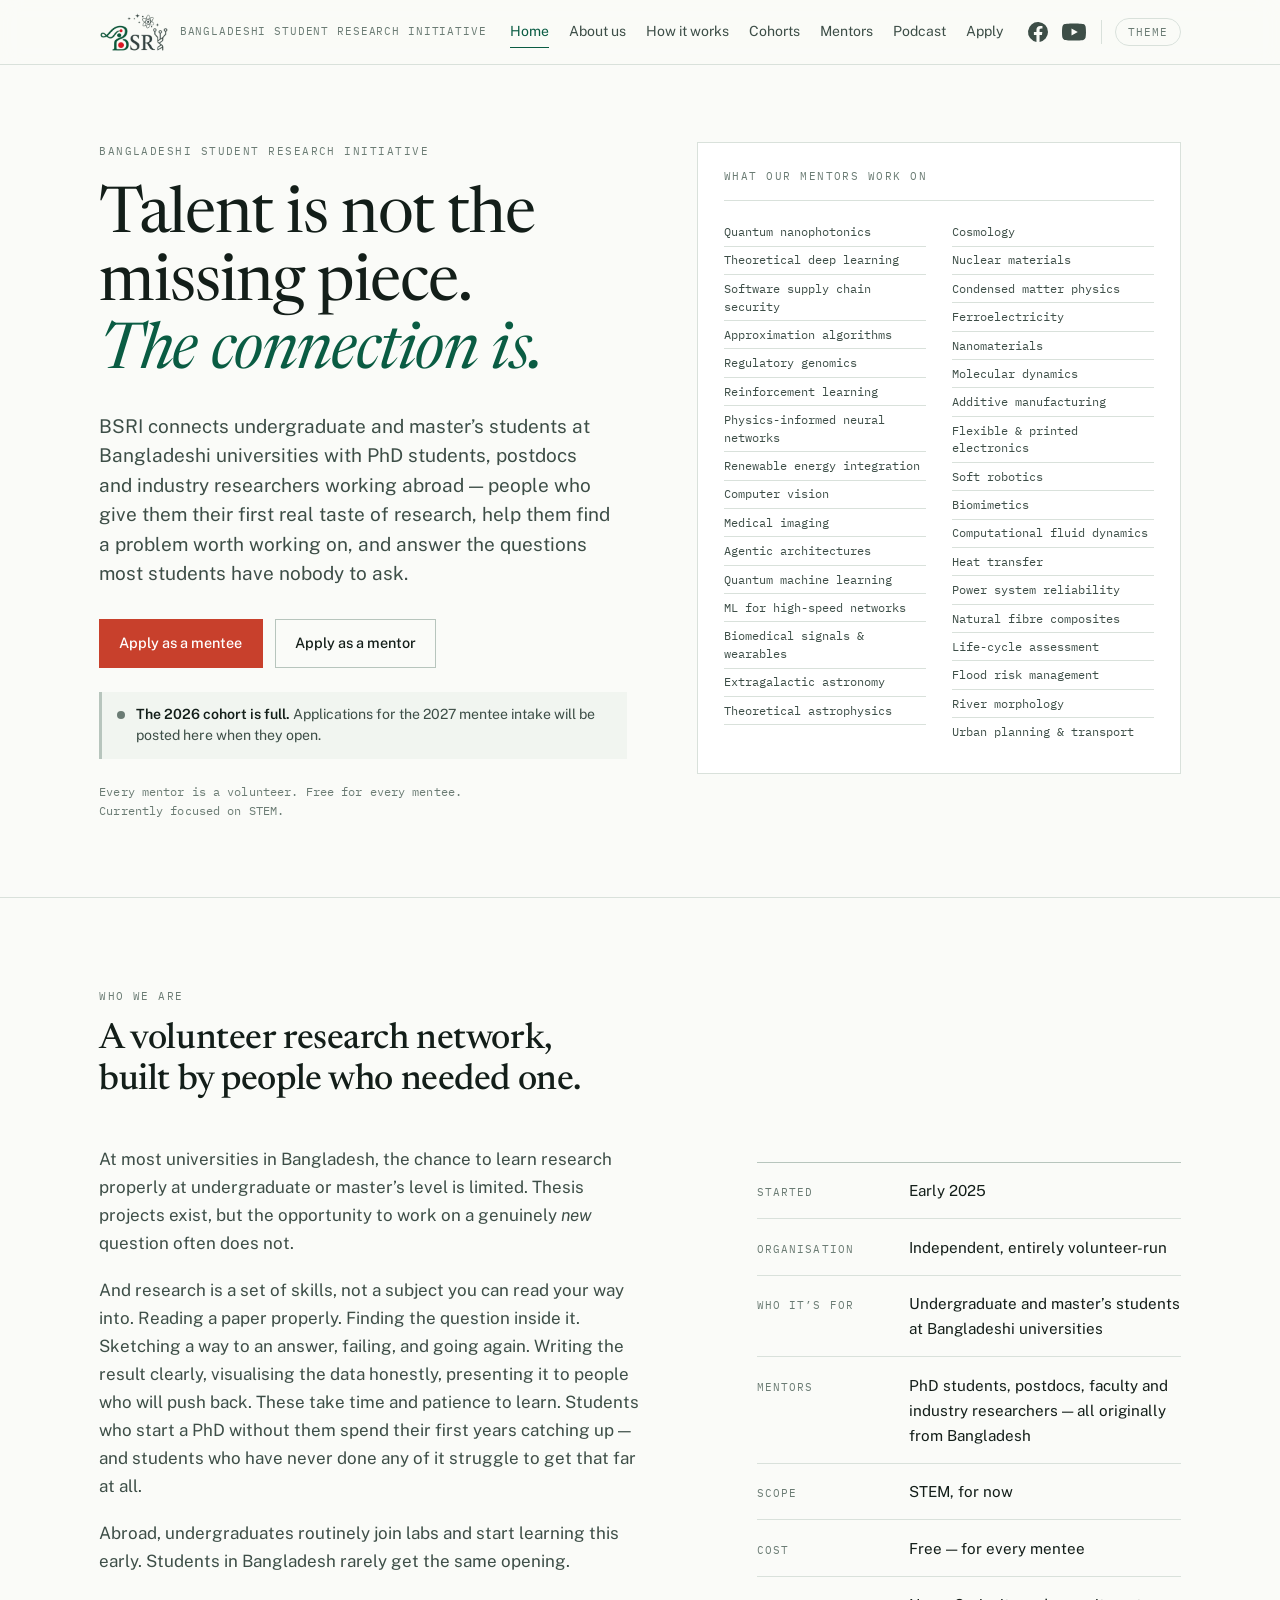
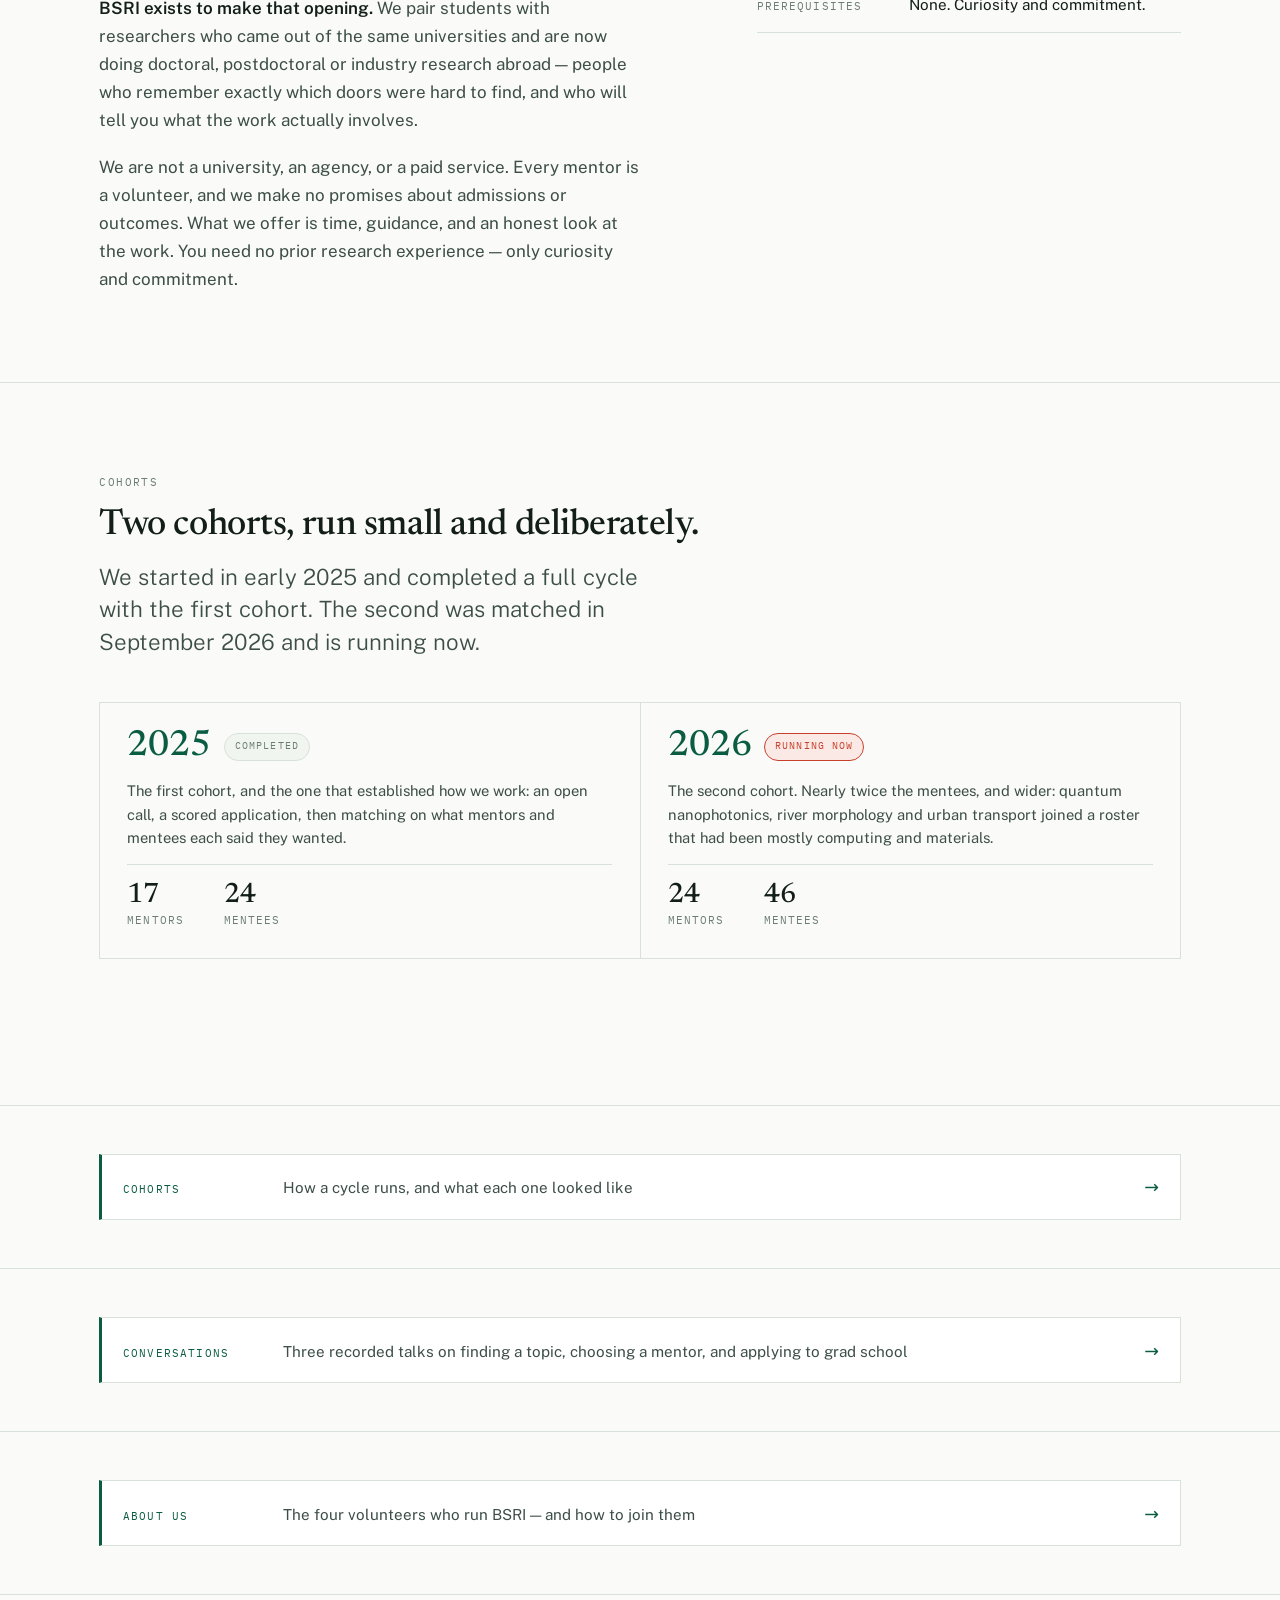
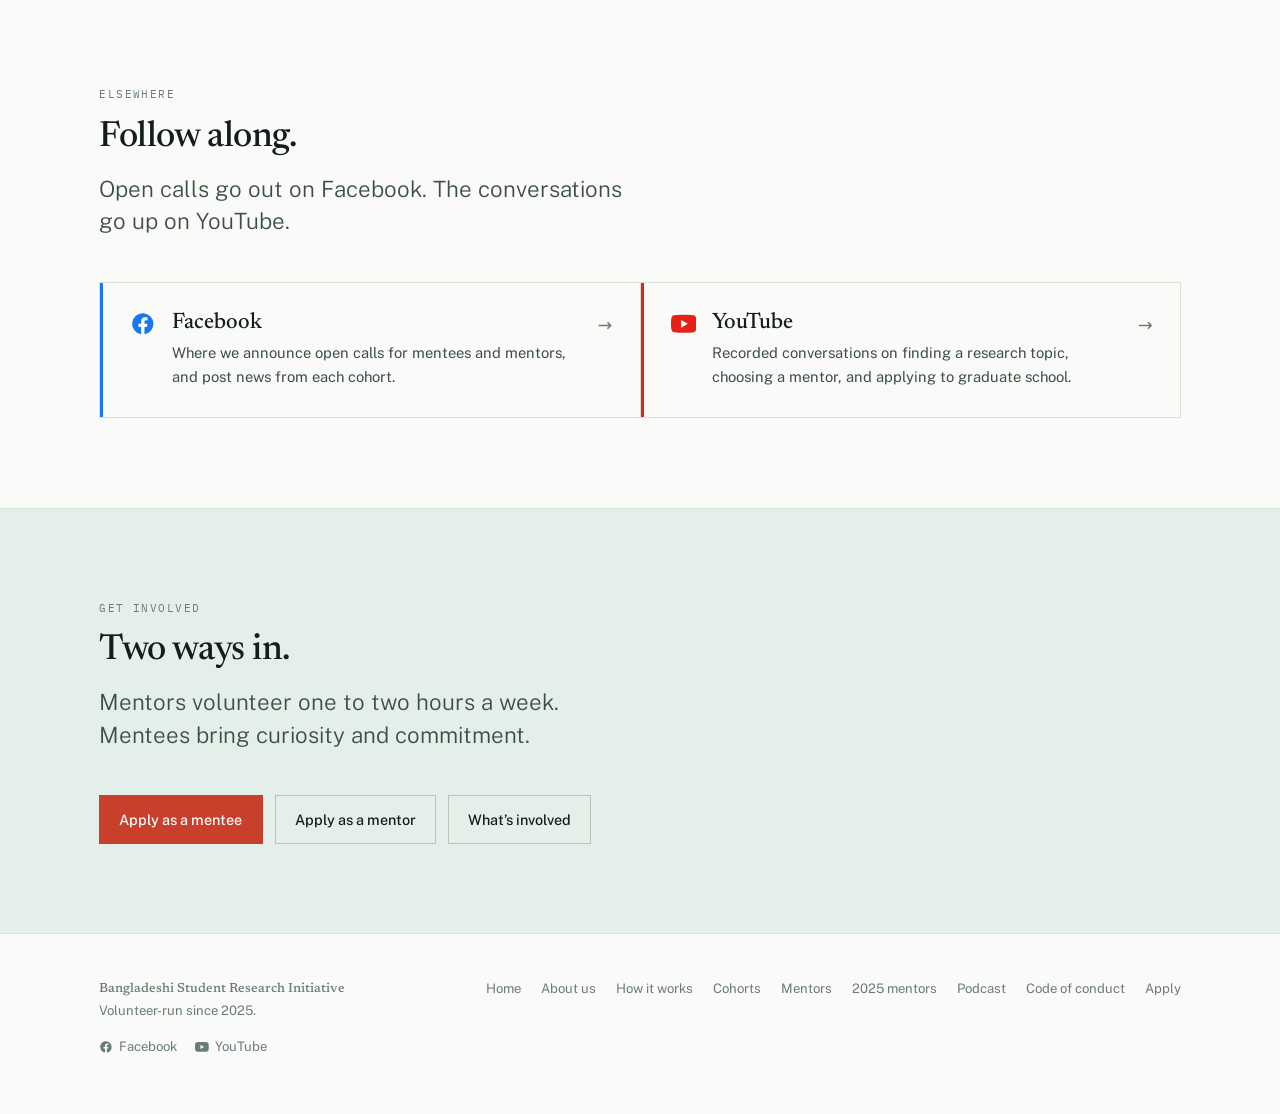
==== commit feccd871: "Add application status, an About us page, and cut repetition A student landing today could not tell " ====
--- a/index.html
+++ b/index.html
@@ -33,11 +33,11 @@
     </a>
     <nav class="nav" id="primary-nav" aria-label="Primary">
       <a href="index.html" aria-current="page" class="is-current">Home</a>
+      <a href="about.html">About us</a>
       <a href="how-it-works.html">How it works</a>
       <a href="cohorts.html">Cohorts</a>
       <a href="mentors.html">Mentors</a>
       <a href="podcast.html">Podcast</a>
-      <a href="conduct.html">Conduct</a>
       <a href="apply.html">Apply</a>
     </nav>
     <div class="masthead__end">
@@ -62,6 +62,10 @@
           <a class="btn btn--primary" href="https://forms.gle/rXFTD6kcqMVEkNKRA" target="_blank" rel="noopener">Apply as a mentee</a>
           <a class="btn btn--ghost" href="https://forms.gle/KTvxgGUuhtr7wDrc9" target="_blank" rel="noopener">Apply as a mentor</a>
         </div>
+        <p class="status">
+          <span class="status__dot" aria-hidden="true"></span>
+          <span><strong>The 2026 cohort is full.</strong> Applications for the 2027 mentee intake will be posted here when they open.</span>
+        </p>
         <p class="hero__note">Every mentor is a volunteer. Free for every mentee.<br>Currently focused on STEM.</p>
       </div>
 
@@ -69,7 +73,6 @@
       <div class="fieldindex">
         <div class="fieldindex__head">
           <p class="eyebrow">What our mentors work on</p>
-          <span class="fieldindex__count">24 mentors</span>
         </div>
         <ul class="fieldindex__list">
           <li>Quantum nanophotonics</li>
@@ -122,7 +125,7 @@
           <p>And research is a set of skills, not a subject you can read your way into. Reading a paper properly. Finding the question inside it. Sketching a way to an answer, failing, and going again. Writing the result clearly, visualising the data honestly, presenting it to people who will push back. These take time and patience to learn. Students who start a PhD without them spend their first years catching up &mdash; and students who have never done any of it struggle to get that far at all.</p>
           <p>Abroad, undergraduates routinely join labs and start learning this early. Students in Bangladesh rarely get the same opening.</p>
           <p><strong>BSRI exists to make that opening.</strong> We pair students with researchers who came out of the same universities and are now doing doctoral, postdoctoral or industry research abroad &mdash; people who remember exactly which doors were hard to find, and who will tell you what the work actually involves.</p>
-          <p>We are not a university, an agency, or a paid service. Every mentor is a volunteer, mentees pay nothing, and we make no promises about admissions or outcomes. What we offer is time, guidance, and an honest look at the work. You need no prior research experience &mdash; only curiosity and commitment.</p>
+          <p>We are not a university, an agency, or a paid service. Every mentor is a volunteer, and we make no promises about admissions or outcomes. What we offer is time, guidance, and an honest look at the work. You need no prior research experience &mdash; only curiosity and commitment.</p>
         </div>
         <dl class="facts">
           <div class="fact"><dt>Started</dt><dd>Early 2025</dd></div>
@@ -133,35 +136,6 @@
           <div class="fact"><dt>Cost</dt><dd>Free &mdash; for every mentee</dd></div>
           <div class="fact"><dt>Prerequisites</dt><dd>None. Curiosity and commitment.</dd></div>
         </dl>
-      </div>
-    </div>
-  </section>
-  <section class="section">
-    <div class="wrap">
-      <div class="section__head">
-        <p class="eyebrow">Who runs it</p>
-        <h2>The organising team.</h2>
-        <p class="lede">Four mentors handle the operational side &mdash; the open calls, screening, matching, and the code of conduct &mdash; alongside their own research.</p>
-      </div>
-      <div class="roster">
-        <div class="roster__grid">
-          <div class="mentor">
-            <span class="mentor__name">Syeda Lammim Ahad</span>
-            <span class="mentor__fields">Extragalactic astronomy &middot; Galaxy evolution</span>
-          </div>
-          <div class="mentor">
-            <span class="mentor__name">Rahul Sarker</span>
-            <span class="mentor__fields">Natural fibre composites &middot; Life-cycle assessment</span>
-          </div>
-          <div class="mentor">
-            <span class="mentor__name">Tabassum S Tanvir</span>
-            <span class="mentor__fields">Theoretical and computational astrophysics</span>
-          </div>
-          <div class="mentor">
-            <span class="mentor__name">Abdul Muntakim Rafi</span>
-            <span class="mentor__fields">Machine learning in regulatory genomics</span>
-          </div>
-        </div>
       </div>
     </div>
   </section>
@@ -213,6 +187,15 @@
       <a class="cardlink" href="podcast.html">
         <span class="cardlink__label">Conversations</span>
         <span class="cardlink__text">Three recorded talks on finding a topic, choosing a mentor, and applying to grad school</span>
+        <span class="cardlink__arrow" aria-hidden="true">&rarr;</span>
+      </a>
+    </div>
+  </section>
+  <section class="section section--tight">
+    <div class="wrap">
+      <a class="cardlink" href="about.html">
+        <span class="cardlink__label">About us</span>
+        <span class="cardlink__text">The four volunteers who run BSRI &mdash; and how to join them</span>
         <span class="cardlink__arrow" aria-hidden="true">&rarr;</span>
       </a>
     </div>
@@ -249,7 +232,7 @@
       <div class="section__head">
         <p class="eyebrow">Get involved</p>
         <h2>Two ways in.</h2>
-        <p class="lede">Mentees pay nothing. Mentors volunteer one to two hours a week.</p>
+        <p class="lede">Mentors volunteer one to two hours a week. Mentees bring curiosity and commitment.</p>
       </div>
       <div class="hero__actions">
         <a class="btn btn--primary" href="https://forms.gle/rXFTD6kcqMVEkNKRA" target="_blank" rel="noopener">Apply as a mentee</a>
@@ -264,7 +247,7 @@
   <div class="wrap footer__inner">
     <div>
       <p class="footer__name">Bangladeshi Student Research Initiative</p>
-      <p>Volunteer-run since 2025. Free for every mentee.</p>
+      <p>Volunteer-run since 2025.</p>
       <div class="social">
         <a class="social__link" href="https://www.facebook.com/profile.php?id=61578981377113" target="_blank" rel="noopener"><svg class="social__icon" viewBox="0 0 24 24" aria-hidden="true" focusable="false"><path fill="currentColor" d="M22 12a10 10 0 1 0-11.56 9.88v-6.99H7.9V12h2.54V9.8c0-2.5 1.49-3.89 3.77-3.89 1.09 0 2.24.2 2.24.2v2.46h-1.26c-1.24 0-1.63.77-1.63 1.56V12h2.78l-.45 2.89h-2.33v6.99A10 10 0 0 0 22 12z"/></svg><span>Facebook</span></a>
         <a class="social__link" href="https://www.youtube.com/@bsri-bd" target="_blank" rel="noopener"><svg class="social__icon" viewBox="0 0 24 24" aria-hidden="true" focusable="false"><path fill="currentColor" d="M23.5 6.2a3 3 0 0 0-2.1-2.1C19.5 3.5 12 3.5 12 3.5s-7.5 0-9.4.6A3 3 0 0 0 .5 6.2C0 8.1 0 12 0 12s0 3.9.5 5.8a3 3 0 0 0 2.1 2.1c1.9.6 9.4.6 9.4.6s7.5 0 9.4-.6a3 3 0 0 0 2.1-2.1c.5-1.9.5-5.8.5-5.8s0-3.9-.5-5.8zM9.5 15.6V8.4l6.3 3.6-6.3 3.6z"/></svg><span>YouTube</span></a>
@@ -272,12 +255,13 @@
     </div>
     <nav class="footer__links" aria-label="Footer">
       <a href="index.html">Home</a>
+      <a href="about.html">About us</a>
       <a href="how-it-works.html">How it works</a>
       <a href="cohorts.html">Cohorts</a>
       <a href="mentors.html">Mentors</a>
       <a href="mentors-2025.html">2025 mentors</a>
       <a href="podcast.html">Podcast</a>
-      <a href="conduct.html">Code of conduct</a>
+      <a href="how-it-works.html#conduct">Code of conduct</a>
       <a href="apply.html">Apply</a>
     </nav>
   </div>
--- a/assets/css/styles.css
+++ b/assets/css/styles.css
@@ -857,3 +857,29 @@
   .masthead__social { gap: .6rem; padding-right: .75rem; }
   .masthead__end { gap: .55rem; }
 }
+
+/* --- Application status: says whether a call is open, next to the call --- */
+.status {
+  display: flex;
+  align-items: flex-start;
+  gap: .65rem;
+  max-width: 33rem;
+  margin: 0;
+  padding: .75rem .95rem;
+  background: var(--sunk);
+  border-left: 3px solid var(--rule-strong);
+  font-size: .88rem;
+  line-height: 1.55;
+  color: var(--ink-2);
+}
+.status strong { color: var(--ink); font-weight: 600; }
+.status__dot {
+  width: .5rem;
+  height: .5rem;
+  margin-top: .48rem;
+  border-radius: 50%;
+  background: var(--ink-3);
+  flex: 0 0 auto;
+}
+
+.roster--spaced { margin-top: 2.5rem; }
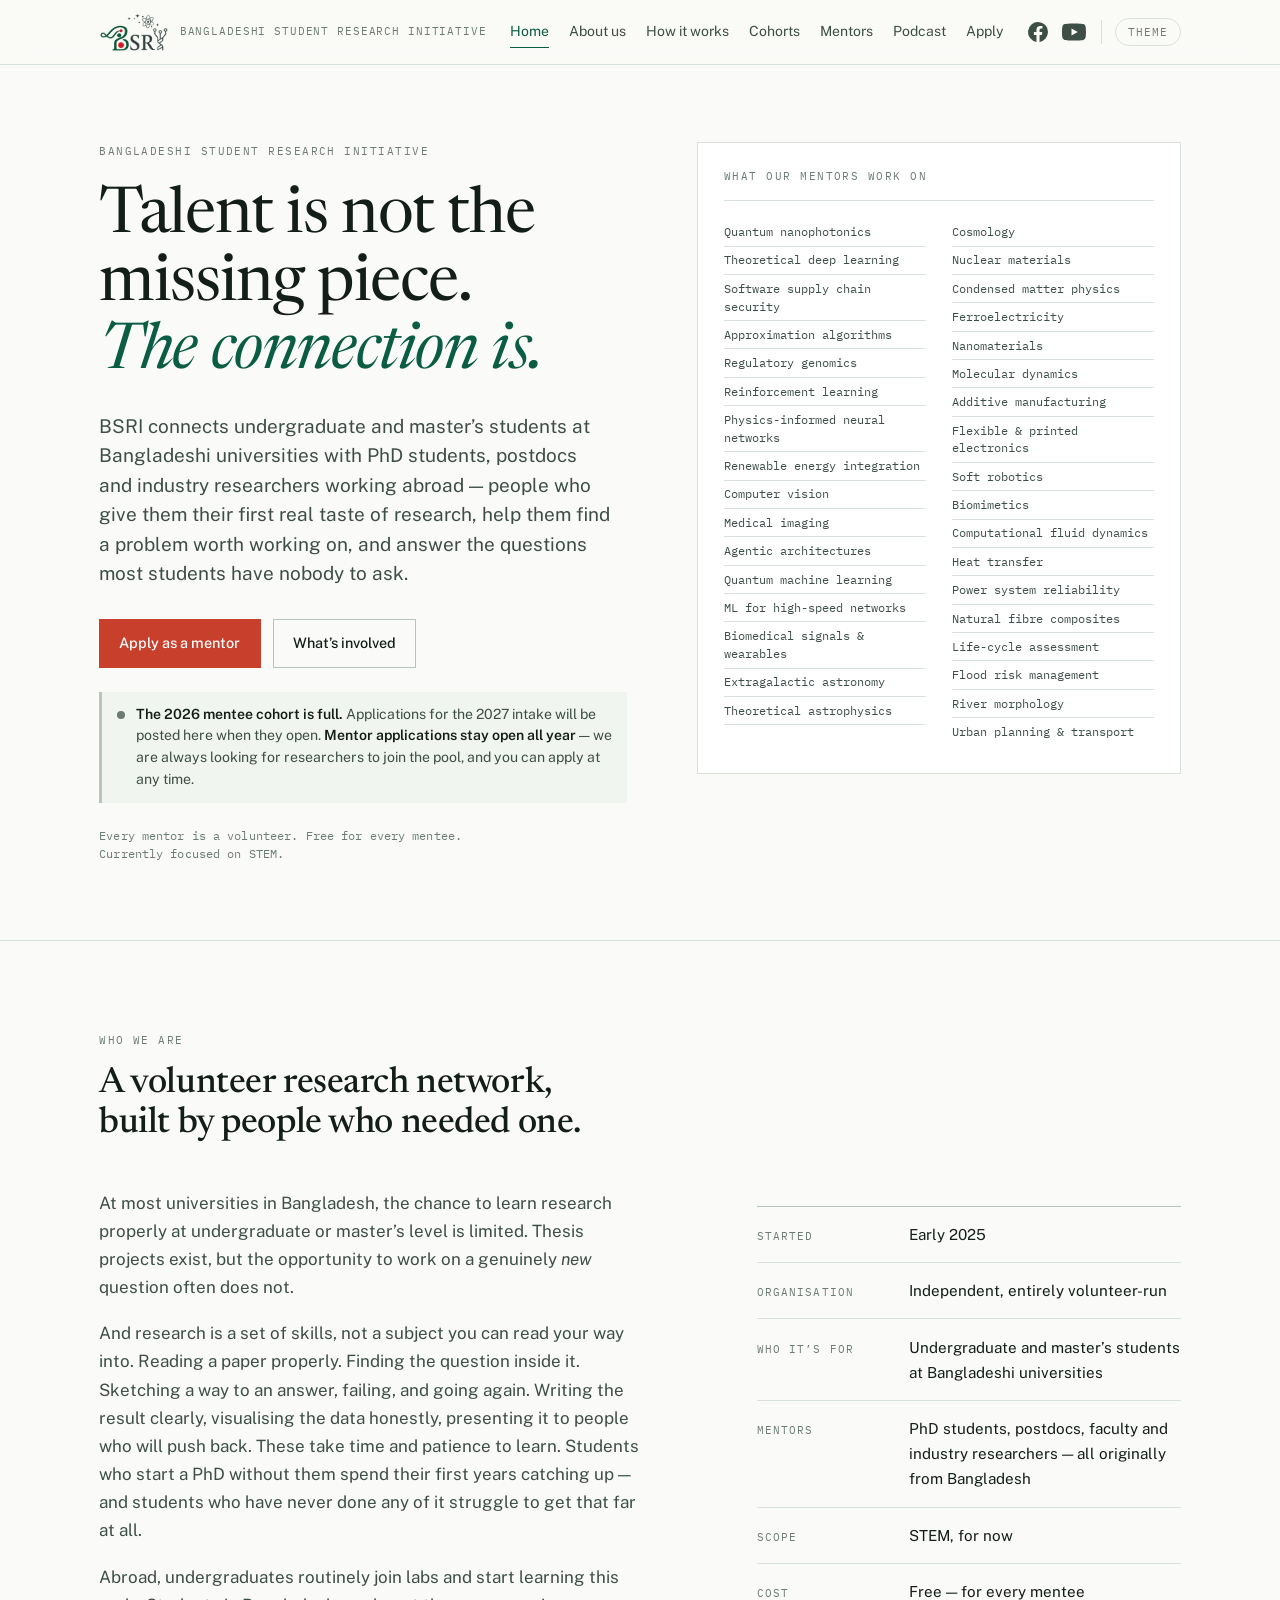
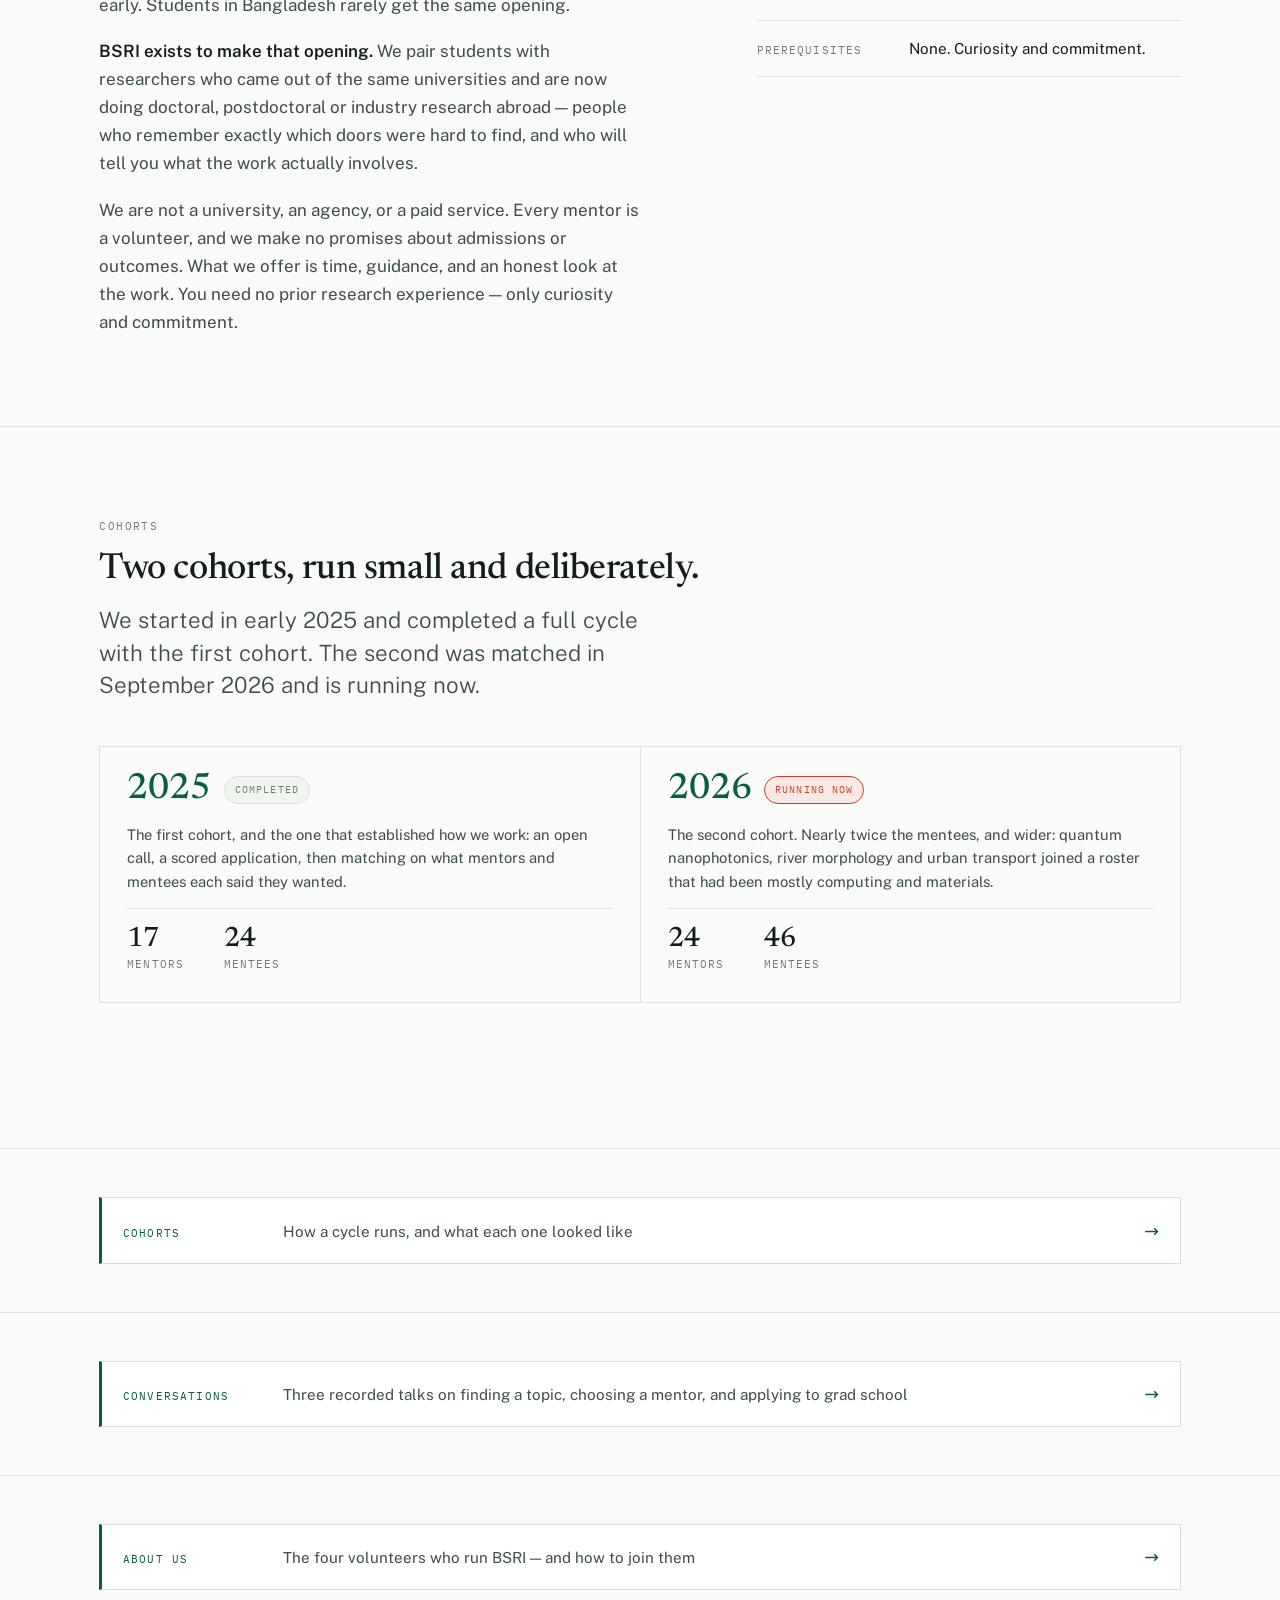
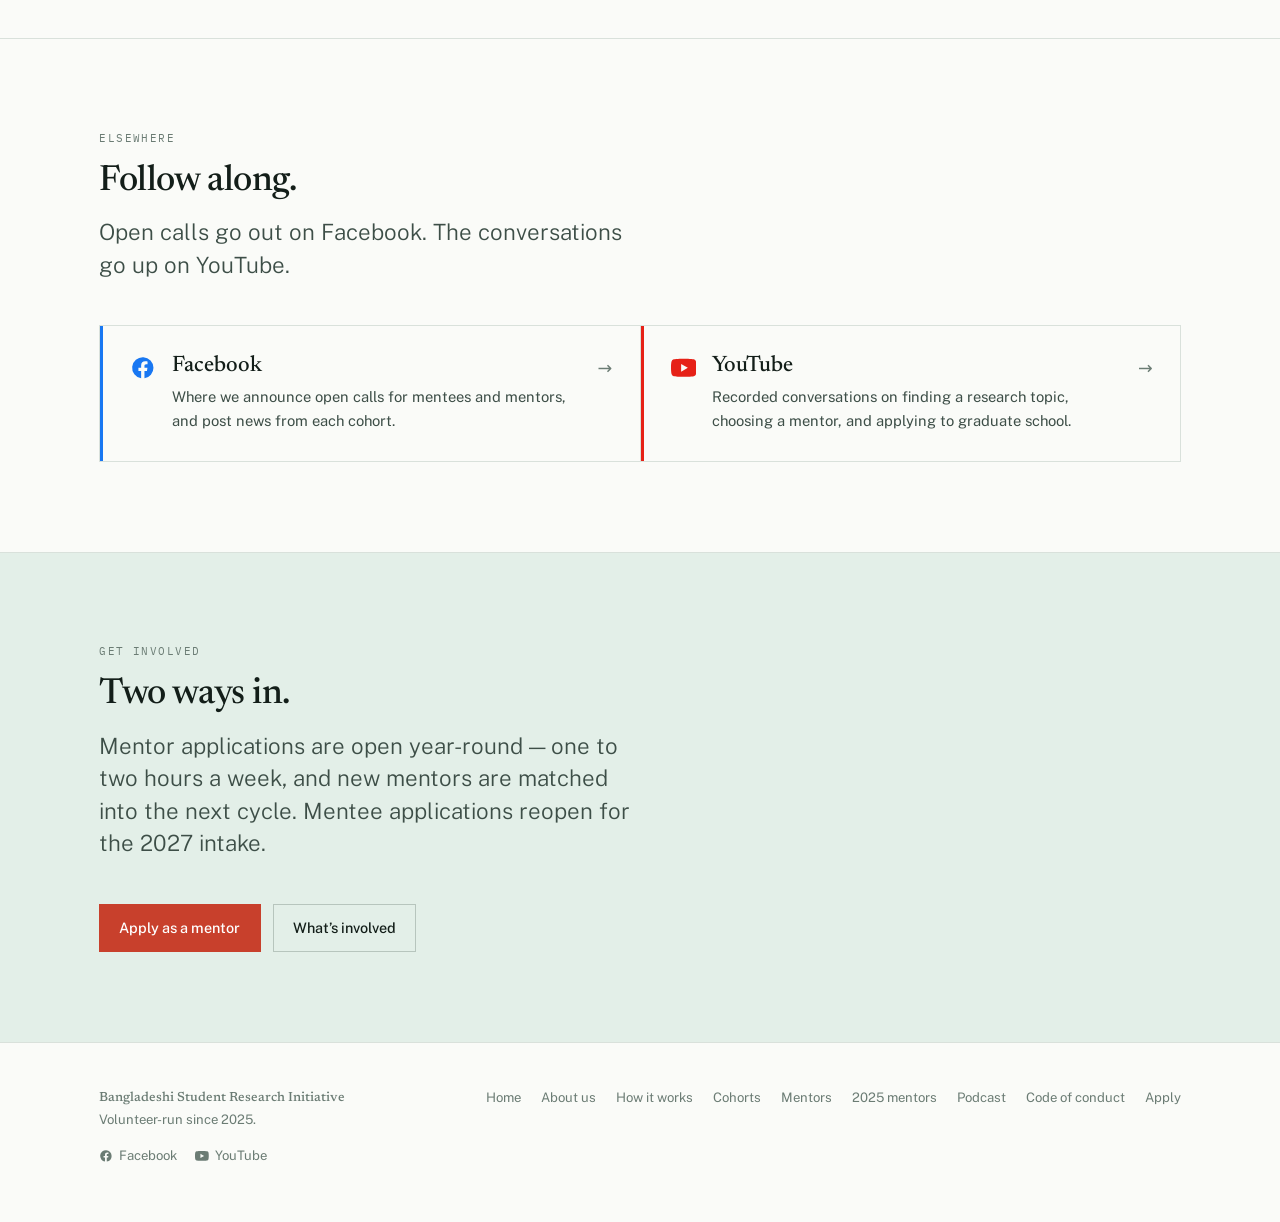
==== commit 40c0bcc3: "Make the home page agree with the apply page about what is open The hero still led with a vermilion " ====
--- a/index.html
+++ b/index.html
@@ -19,7 +19,7 @@
 <link rel="preconnect" href="https://fonts.googleapis.com">
 <link rel="preconnect" href="https://fonts.gstatic.com" crossorigin>
 <link rel="stylesheet" href="https://fonts.googleapis.com/css2?family=Newsreader:ital,opsz,wght@0,6..72,400;0,6..72,500;0,6..72,600;1,6..72,400;1,6..72,500&family=Public+Sans:wght@300;400;500;600&family=IBM+Plex+Mono:wght@400;500&display=swap">
-<link rel="stylesheet" href="assets/css/styles.css">
+<link rel="stylesheet" href="assets/css/styles.css?v=2c0f5de5">
 </head>
 <body>
 <a class="skip" href="#main">Skip to content</a>
@@ -59,12 +59,12 @@
         <h1>Talent is not the missing piece. <em>The connection is.</em></h1>
         <p class="hero__mission">BSRI connects undergraduate and master&rsquo;s students at Bangladeshi universities with PhD students, postdocs and industry researchers working abroad &mdash; people who give them their first real taste of research, help them find a problem worth working on, and answer the questions most students have nobody to ask.</p>
         <div class="hero__actions">
-          <a class="btn btn--primary" href="https://forms.gle/rXFTD6kcqMVEkNKRA" target="_blank" rel="noopener">Apply as a mentee</a>
-          <a class="btn btn--ghost" href="https://forms.gle/KTvxgGUuhtr7wDrc9" target="_blank" rel="noopener">Apply as a mentor</a>
+          <a class="btn btn--primary" href="https://forms.gle/KTvxgGUuhtr7wDrc9" target="_blank" rel="noopener">Apply as a mentor</a>
+          <a class="btn btn--ghost" href="apply.html">What&rsquo;s involved</a>
         </div>
         <p class="status">
           <span class="status__dot" aria-hidden="true"></span>
-          <span><strong>The 2026 cohort is full.</strong> Applications for the 2027 mentee intake will be posted here when they open.</span>
+          <span><strong>The 2026 mentee cohort is full.</strong> Applications for the 2027 intake will be posted here when they open. <strong>Mentor applications stay open all year</strong> &mdash; we are always looking for researchers to join the pool, and you can apply at any time.</span>
         </p>
         <p class="hero__note">Every mentor is a volunteer. Free for every mentee.<br>Currently focused on STEM.</p>
       </div>
@@ -232,11 +232,10 @@
       <div class="section__head">
         <p class="eyebrow">Get involved</p>
         <h2>Two ways in.</h2>
-        <p class="lede">Mentors volunteer one to two hours a week. Mentees bring curiosity and commitment.</p>
+        <p class="lede">Mentor applications are open year-round &mdash; one to two hours a week, and new mentors are matched into the next cycle. Mentee applications reopen for the 2027 intake.</p>
       </div>
       <div class="hero__actions">
-        <a class="btn btn--primary" href="https://forms.gle/rXFTD6kcqMVEkNKRA" target="_blank" rel="noopener">Apply as a mentee</a>
-        <a class="btn btn--ghost" href="https://forms.gle/KTvxgGUuhtr7wDrc9" target="_blank" rel="noopener">Apply as a mentor</a>
+        <a class="btn btn--primary" href="https://forms.gle/KTvxgGUuhtr7wDrc9" target="_blank" rel="noopener">Apply as a mentor</a>
         <a class="btn btn--ghost" href="apply.html">What&rsquo;s involved</a>
       </div>
     </div>
@@ -267,6 +266,6 @@
   </div>
 </footer>
 
-<script src="assets/js/main.js"></script>
+<script src="assets/js/main.js?v=790f674d"></script>
 </body>
 </html>
--- a/assets/css/styles.css
+++ b/assets/css/styles.css
@@ -444,6 +444,7 @@
   border-bottom: 1px solid var(--rule);
 }
 .mentor__name {
+  display: block;
   font-family: var(--font-display);
   font-size: var(--step-1);
   font-weight: 500;
@@ -451,6 +452,7 @@
   line-height: 1.25;
 }
 .mentor__fields {
+  display: block;
   font-family: var(--font-mono);
   font-size: .72rem;
   line-height: 1.55;
@@ -520,6 +522,7 @@
 
 /* --- Mentor entry detail ------------------------------------------------ */
 .mentor__affil {
+  display: block;
   font-family: var(--font-body);
   font-size: .82rem;
   line-height: 1.45;
@@ -883,3 +886,224 @@
 }
 
 .roster--spaced { margin-top: 2.5rem; }
+
+/* --- Mentor profiles ------------------------------------------------------
+   Portrait, name, one paragraph, keyword tags, links. A mentor without a
+   photo on file gets their initials, so a gap never reads as a broken image. */
+.profiles {
+  display: grid;
+  grid-template-columns: repeat(2, minmax(0, 1fr));
+  column-gap: clamp(1.5rem, 4vw, 3rem);
+}
+@media (max-width: 58rem) { .profiles { grid-template-columns: 1fr; } }
+
+.profile {
+  display: flex;
+  align-items: flex-start;
+  gap: 1.05rem;
+  padding-block: 1.6rem;
+  border-bottom: 1px solid var(--rule);
+  min-width: 0;
+}
+
+.profile__photo {
+  width: 4.5rem;
+  height: 4.5rem;
+  flex: 0 0 auto;
+  border-radius: 4px;
+  overflow: hidden;
+  background: var(--sunk);
+  border: 1px solid var(--rule);
+  display: flex;
+  align-items: center;
+  justify-content: center;
+}
+.profile__img {
+  width: 100%;
+  height: 100%;
+  max-width: none;
+  object-fit: cover;
+  display: block;
+}
+.profile__initials {
+  font-family: var(--font-display);
+  font-size: 1.35rem;
+  font-weight: 500;
+  color: var(--ink-3);
+  letter-spacing: .02em;
+}
+
+.profile__body { display: flex; flex-direction: column; gap: .38rem; min-width: 0; }
+.profile__name {
+  font-family: var(--font-display);
+  font-size: var(--step-1);
+  font-weight: 500;
+  line-height: 1.25;
+  margin: 0;
+}
+.profile__affil { font-size: .82rem; line-height: 1.45; color: var(--ink-2); }
+.profile__blurb { font-size: .9rem; line-height: 1.6; color: var(--ink-2); }
+
+.profile__keywords {
+  list-style: none;
+  margin: .3rem 0 0;
+  padding: 0;
+  display: flex;
+  flex-wrap: wrap;
+  gap: .3rem;
+}
+.profile__keywords li {
+  font-family: var(--font-mono);
+  font-size: .62rem;
+  letter-spacing: .07em;
+  text-transform: uppercase;
+  color: var(--ink-3);
+  border: 1px solid var(--rule);
+  border-radius: 3px;
+  padding: .22rem .45rem;
+  white-space: nowrap;
+}
+
+.profile__links { display: flex; flex-wrap: wrap; gap: .9rem; margin-top: .35rem; }
+.profile__links:empty { display: none; }
+.profile__link {
+  font-family: var(--font-mono);
+  font-size: .64rem;
+  letter-spacing: .09em;
+  text-transform: uppercase;
+  color: var(--green);
+  text-decoration: none;
+  border-bottom: 1px solid var(--rule-strong);
+  padding-bottom: 1px;
+}
+.profile__link:hover { color: var(--ink); border-bottom-color: var(--green); }
+
+.profile__badge {
+  font-family: var(--font-mono);
+  font-size: .58rem;
+  letter-spacing: .1em;
+  text-transform: uppercase;
+  color: var(--green);
+  background: var(--green-soft);
+  border-radius: 999px;
+  padding: .18rem .5rem;
+  align-self: flex-start;
+}
+
+/* --- Mentee experiences ---------------------------------------------------
+   The quotation leads; project and mentor sit under it as a small record.
+   One column, because a testimonial needs a readable measure. */
+.stories {
+  display: flex;
+  flex-direction: column;
+  border-top: 1px solid var(--rule-strong);
+}
+
+.story {
+  display: flex;
+  align-items: flex-start;
+  gap: clamp(1.1rem, 3vw, 1.8rem);
+  padding-block: 2rem;
+  border-bottom: 1px solid var(--rule);
+}
+@media (max-width: 34rem) { .story { flex-direction: column; gap: 1rem; } }
+
+.story__photo {
+  width: 5.25rem;
+  height: 5.25rem;
+  flex: 0 0 auto;
+  border-radius: 4px;
+  overflow: hidden;
+  background: var(--sunk);
+  border: 1px solid var(--rule);
+  display: flex;
+  align-items: center;
+  justify-content: center;
+}
+.story__img { width: 100%; height: 100%; max-width: none; object-fit: cover; display: block; }
+.story__initials {
+  font-family: var(--font-display);
+  font-size: 1.5rem;
+  font-weight: 500;
+  color: var(--ink-3);
+}
+
+.story__body { display: flex; flex-direction: column; gap: .3rem; min-width: 0; }
+.story__name {
+  font-family: var(--font-display);
+  font-size: var(--step-2);
+  font-weight: 500;
+  line-height: 1.2;
+  margin: 0;
+}
+.story__affil {
+  font-family: var(--font-mono);
+  font-size: .7rem;
+  letter-spacing: .04em;
+  color: var(--ink-3);
+  line-height: 1.5;
+}
+
+.story__quote {
+  margin: .85rem 0 0;
+  padding-left: 1.1rem;
+  border-left: 2px solid var(--green);
+  font-family: var(--font-display);
+  font-size: var(--step-1);
+  font-style: italic;
+  font-weight: 400;
+  line-height: 1.5;
+  color: var(--ink);
+  max-width: 44rem;
+}
+
+.story__meta {
+  display: flex;
+  flex-wrap: wrap;
+  gap: .35rem 2.5rem;
+  margin: 1rem 0 0;
+  max-width: 46rem;
+}
+.story__meta > div { display: flex; flex-direction: column; gap: .12rem; min-width: 0; }
+.story__meta dt {
+  font-family: var(--font-mono);
+  font-size: .62rem;
+  letter-spacing: .11em;
+  text-transform: uppercase;
+  color: var(--ink-3);
+}
+.story__meta dd { margin: 0; font-size: .9rem; line-height: 1.5; color: var(--ink-2); }
+.story__meta > div:last-child dd { color: var(--ink); }
+
+/* --- Organising team: the roster entry, with a portrait ------------------ */
+.mentor--photo {
+  flex-direction: row;
+  align-items: flex-start;
+  gap: .9rem;
+}
+.mentor__photo {
+  width: 3.6rem;
+  height: 3.6rem;
+  flex: 0 0 auto;
+  border-radius: 4px;
+  overflow: hidden;
+  background: var(--sunk);
+  border: 1px solid var(--rule);
+  display: block;
+}
+.mentor__photo img { width: 100%; height: 100%; max-width: none; object-fit: cover; display: block; }
+.mentor__text { display: flex; flex-direction: column; gap: .3rem; min-width: 0; }
+
+/* --- A call that is not currently open ----------------------------------
+   Sits where the button would, so the card does not look unfinished, but is
+   plainly not something to click. */
+.track__closed {
+  margin-top: .5rem;
+  padding: .6rem .9rem;
+  border: 1px dashed var(--rule-strong);
+  border-radius: 3px;
+  font-size: .85rem;
+  line-height: 1.5;
+  color: var(--ink-3);
+  max-width: 24rem;
+}
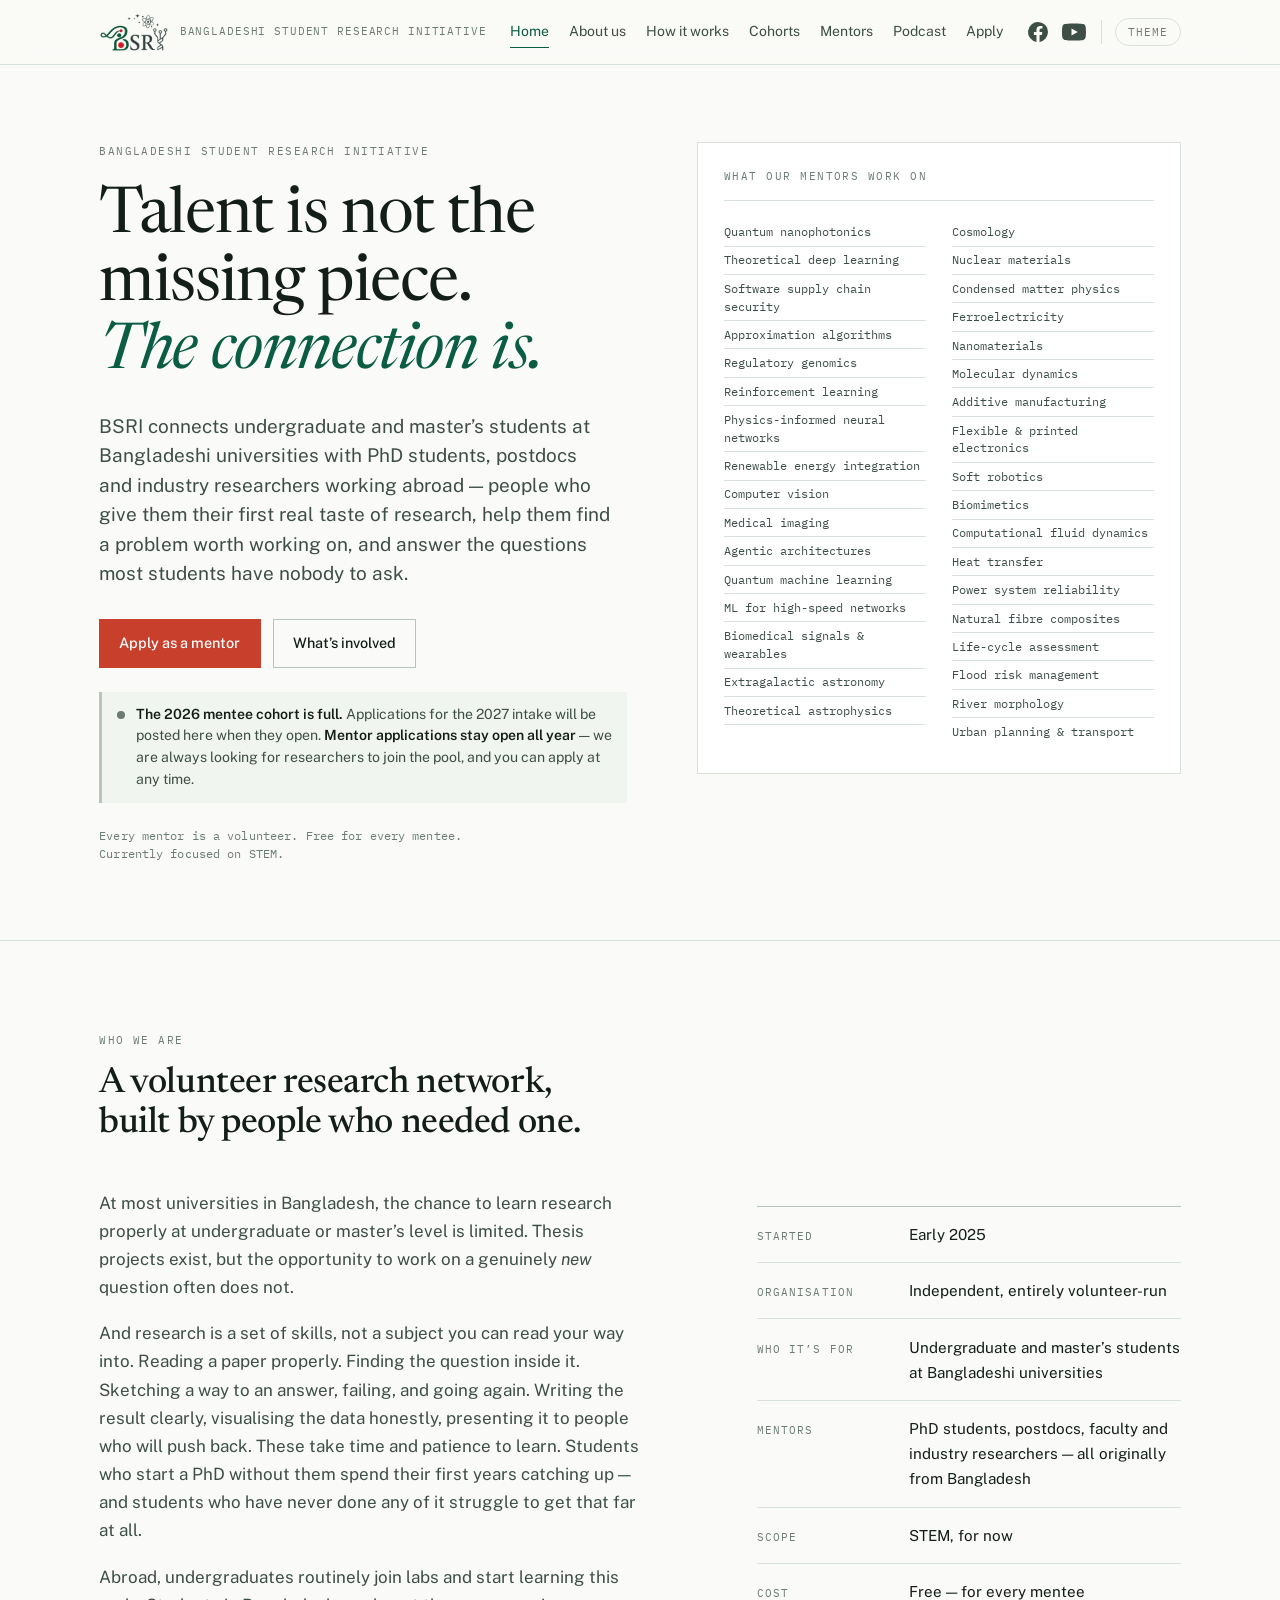
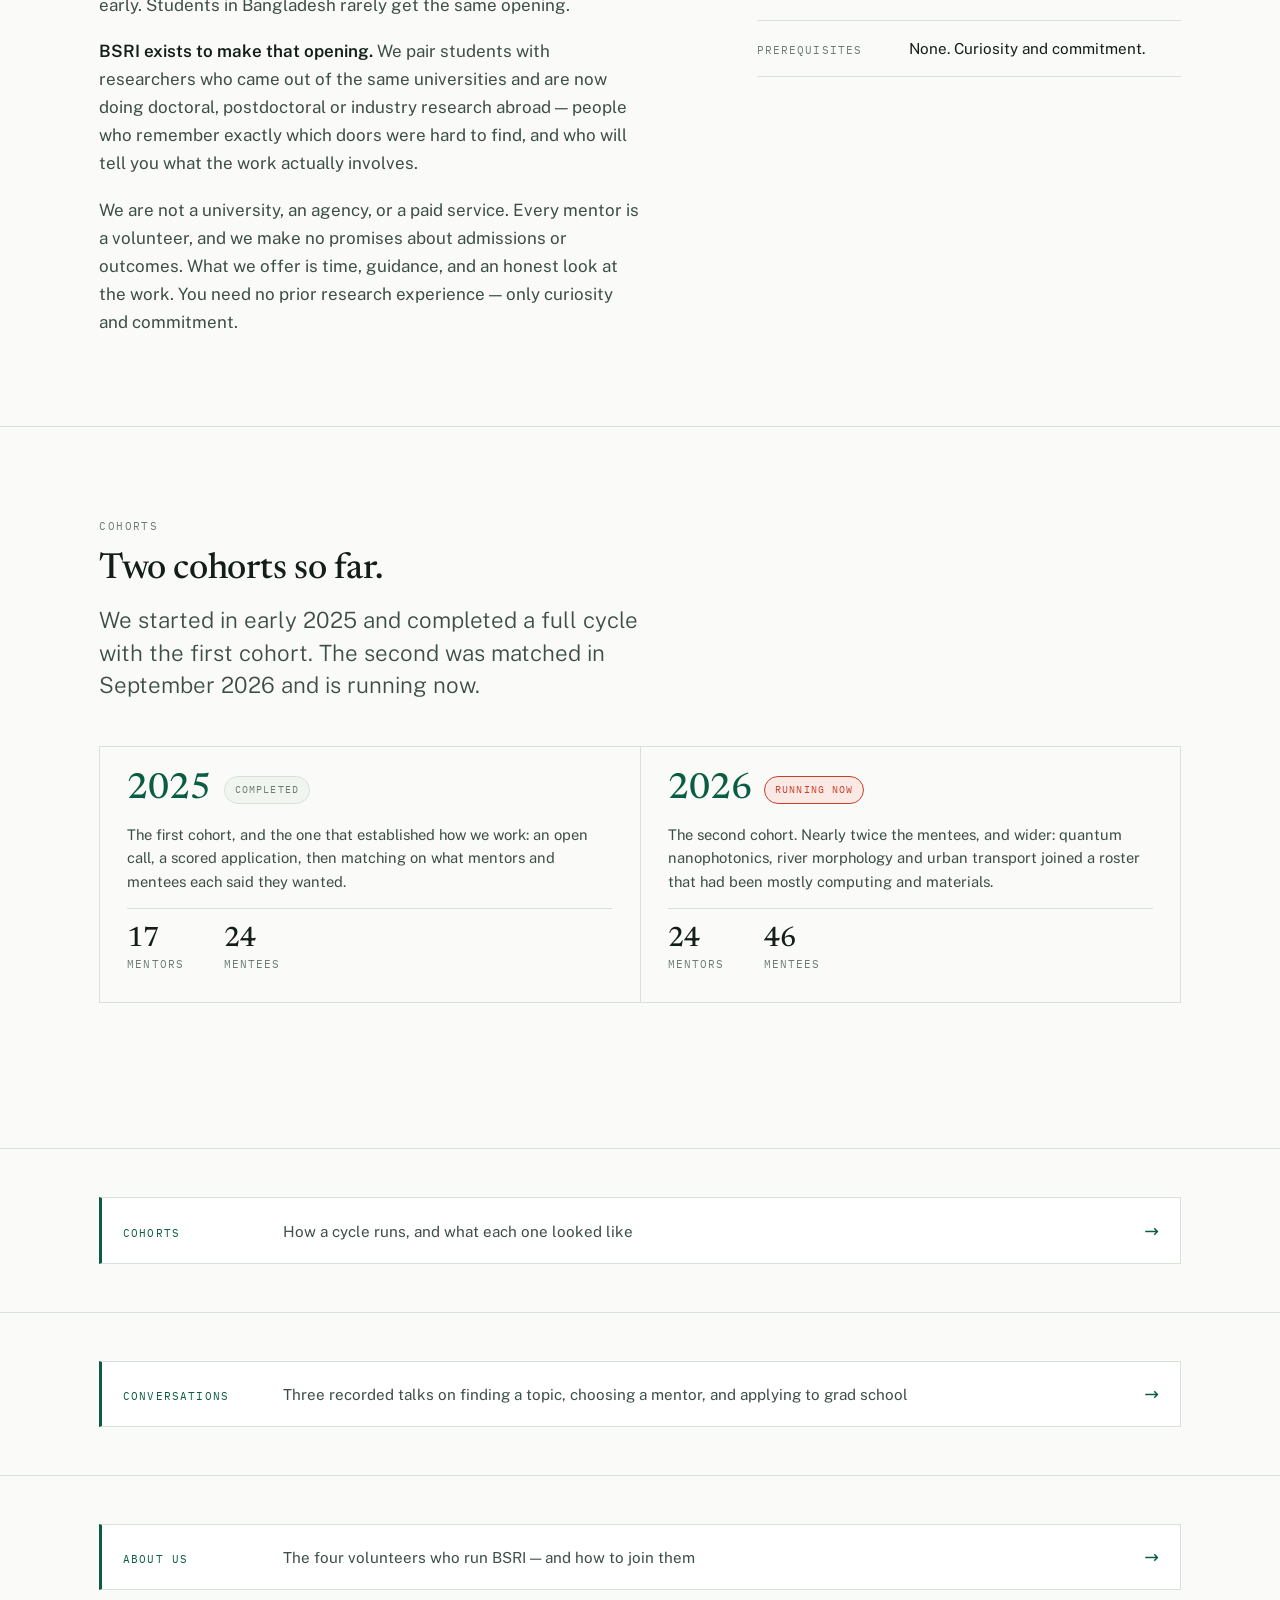
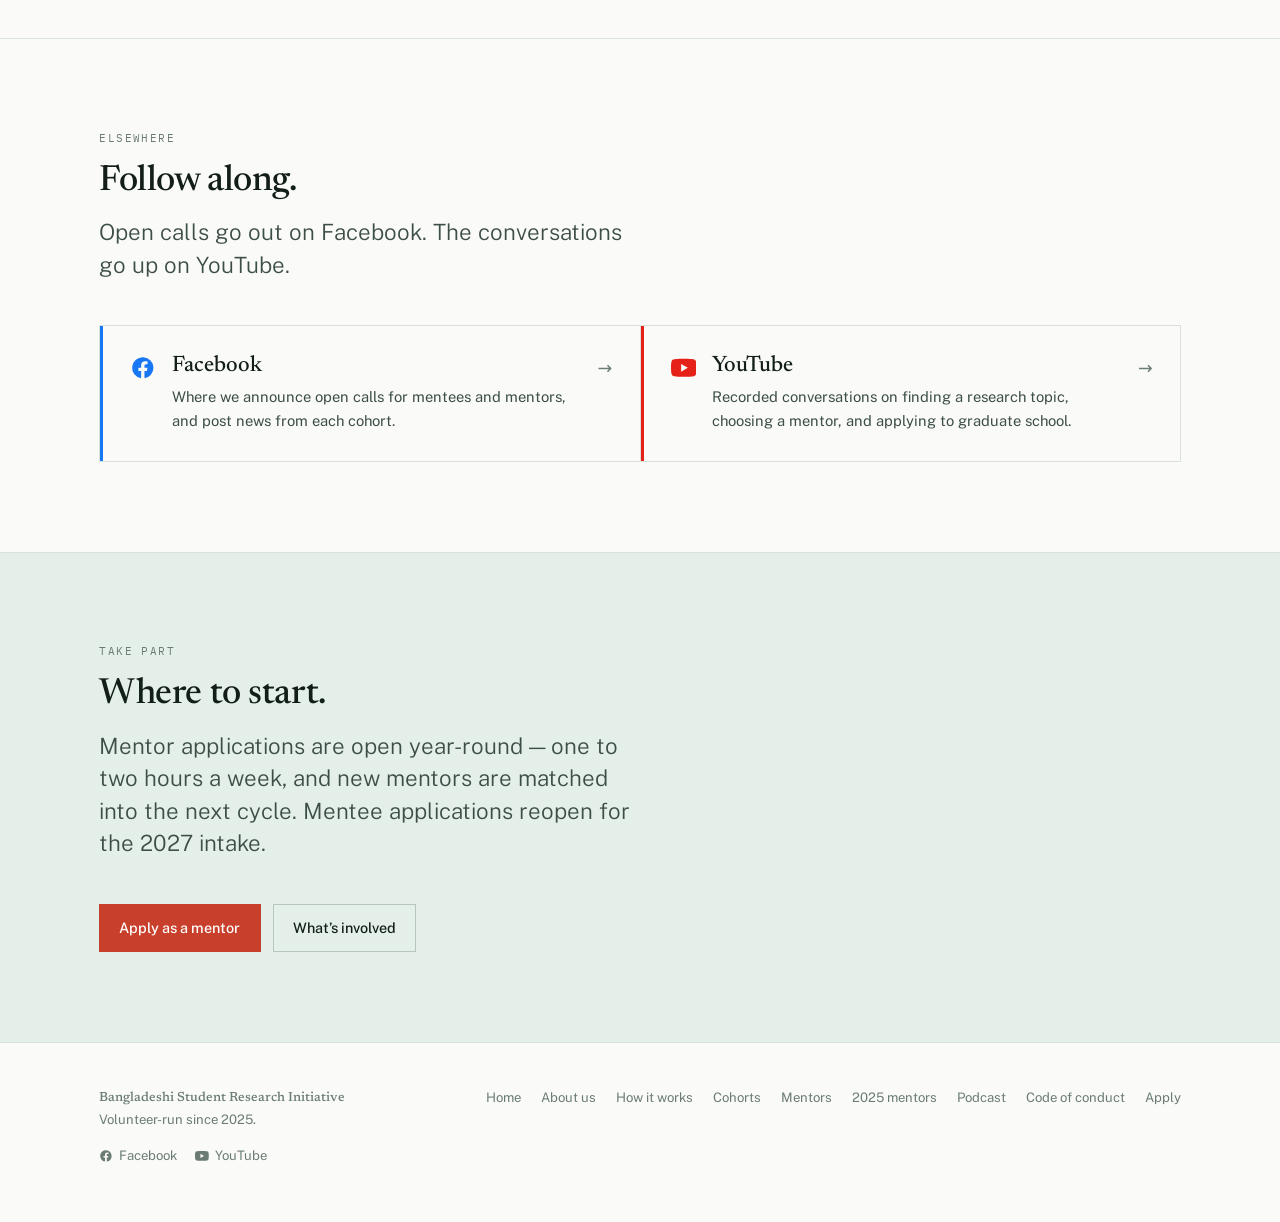
==== commit 29809e91: "Fix colliding copy on the home page "What's involved" is not a typo for "Get involved" - it names wh" ====
--- a/index.html
+++ b/index.html
@@ -143,7 +143,7 @@
     <div class="wrap">
       <div class="section__head">
         <p class="eyebrow">Cohorts</p>
-        <h2>Two cohorts, run small and deliberately.</h2>
+        <h2>Two cohorts so far.</h2>
         <p class="lede">We started in early 2025 and completed a full cycle with the first cohort. The second was matched in September 2026 and is running now.</p>
       </div>
       <div class="cohorts">
@@ -230,8 +230,8 @@
   <section class="section apply">
     <div class="wrap">
       <div class="section__head">
-        <p class="eyebrow">Get involved</p>
-        <h2>Two ways in.</h2>
+        <p class="eyebrow">Take part</p>
+        <h2>Where to start.</h2>
         <p class="lede">Mentor applications are open year-round &mdash; one to two hours a week, and new mentors are matched into the next cycle. Mentee applications reopen for the 2027 intake.</p>
       </div>
       <div class="hero__actions">
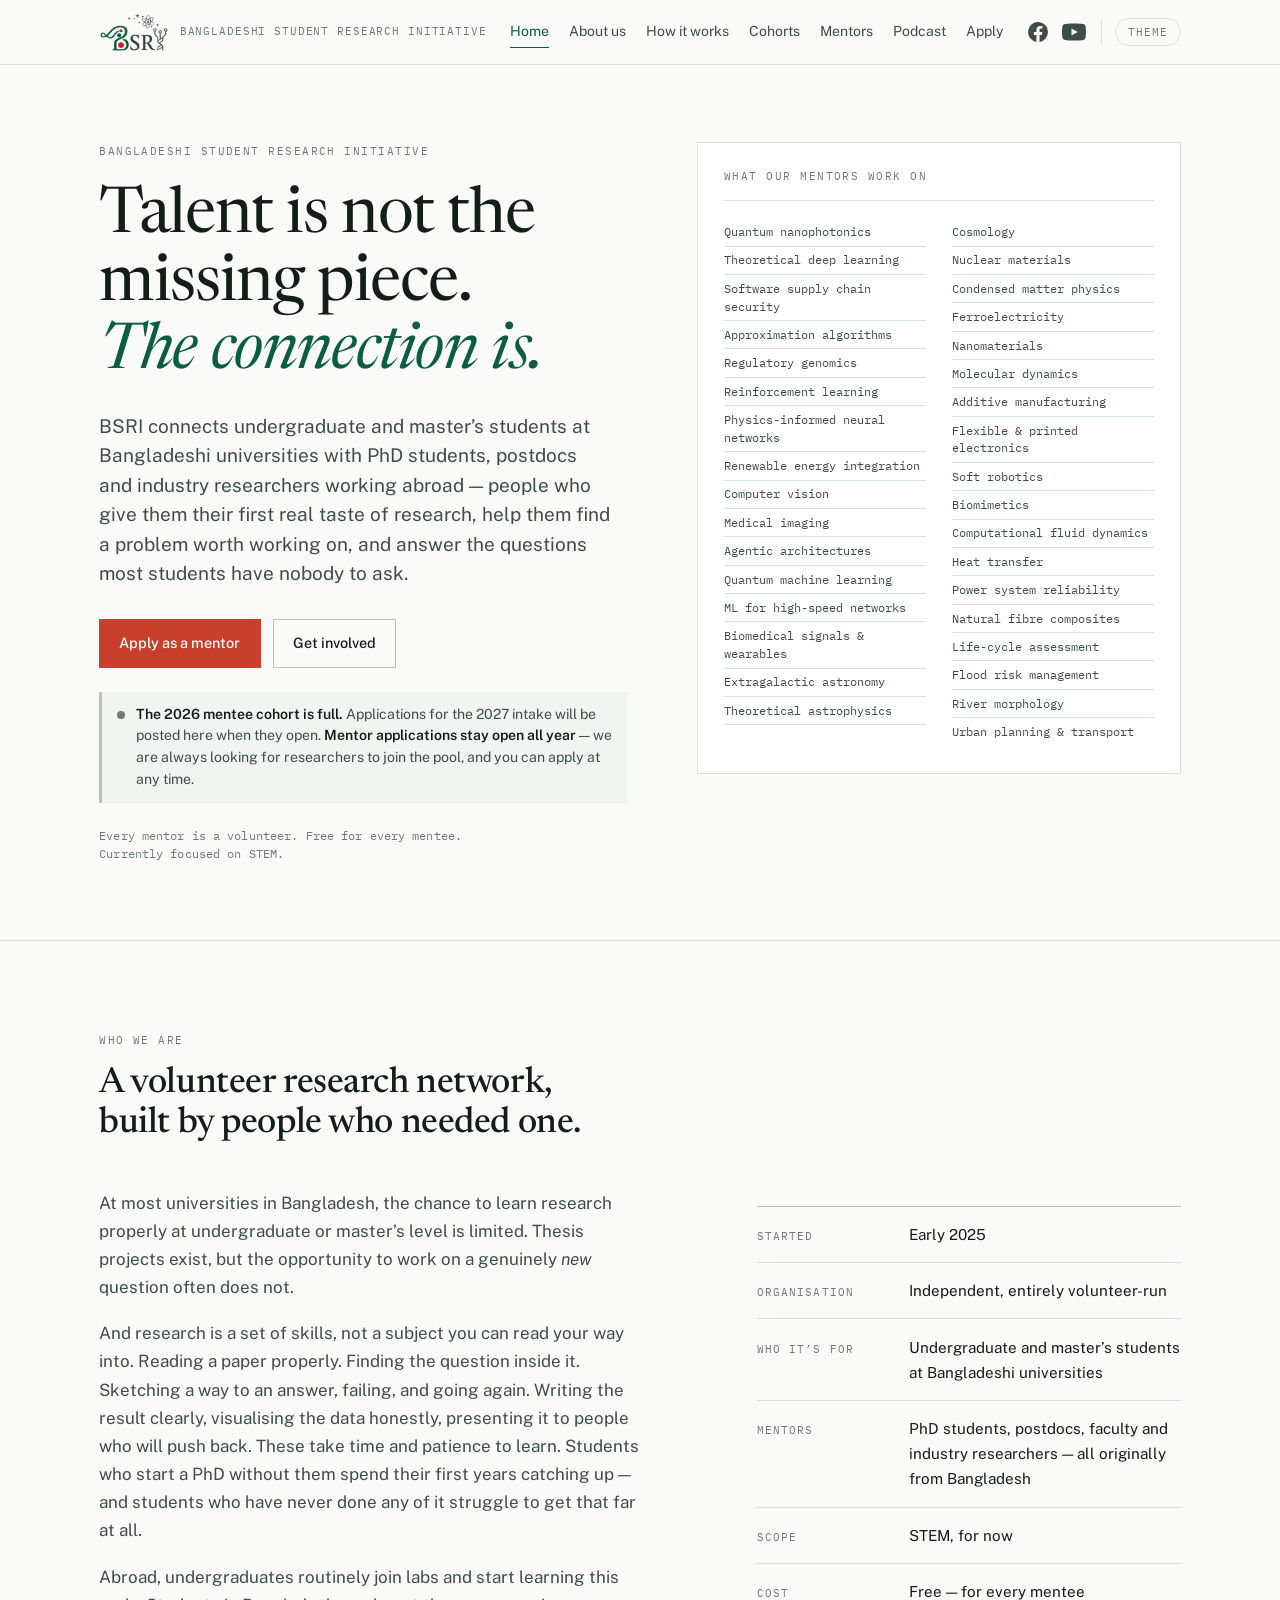
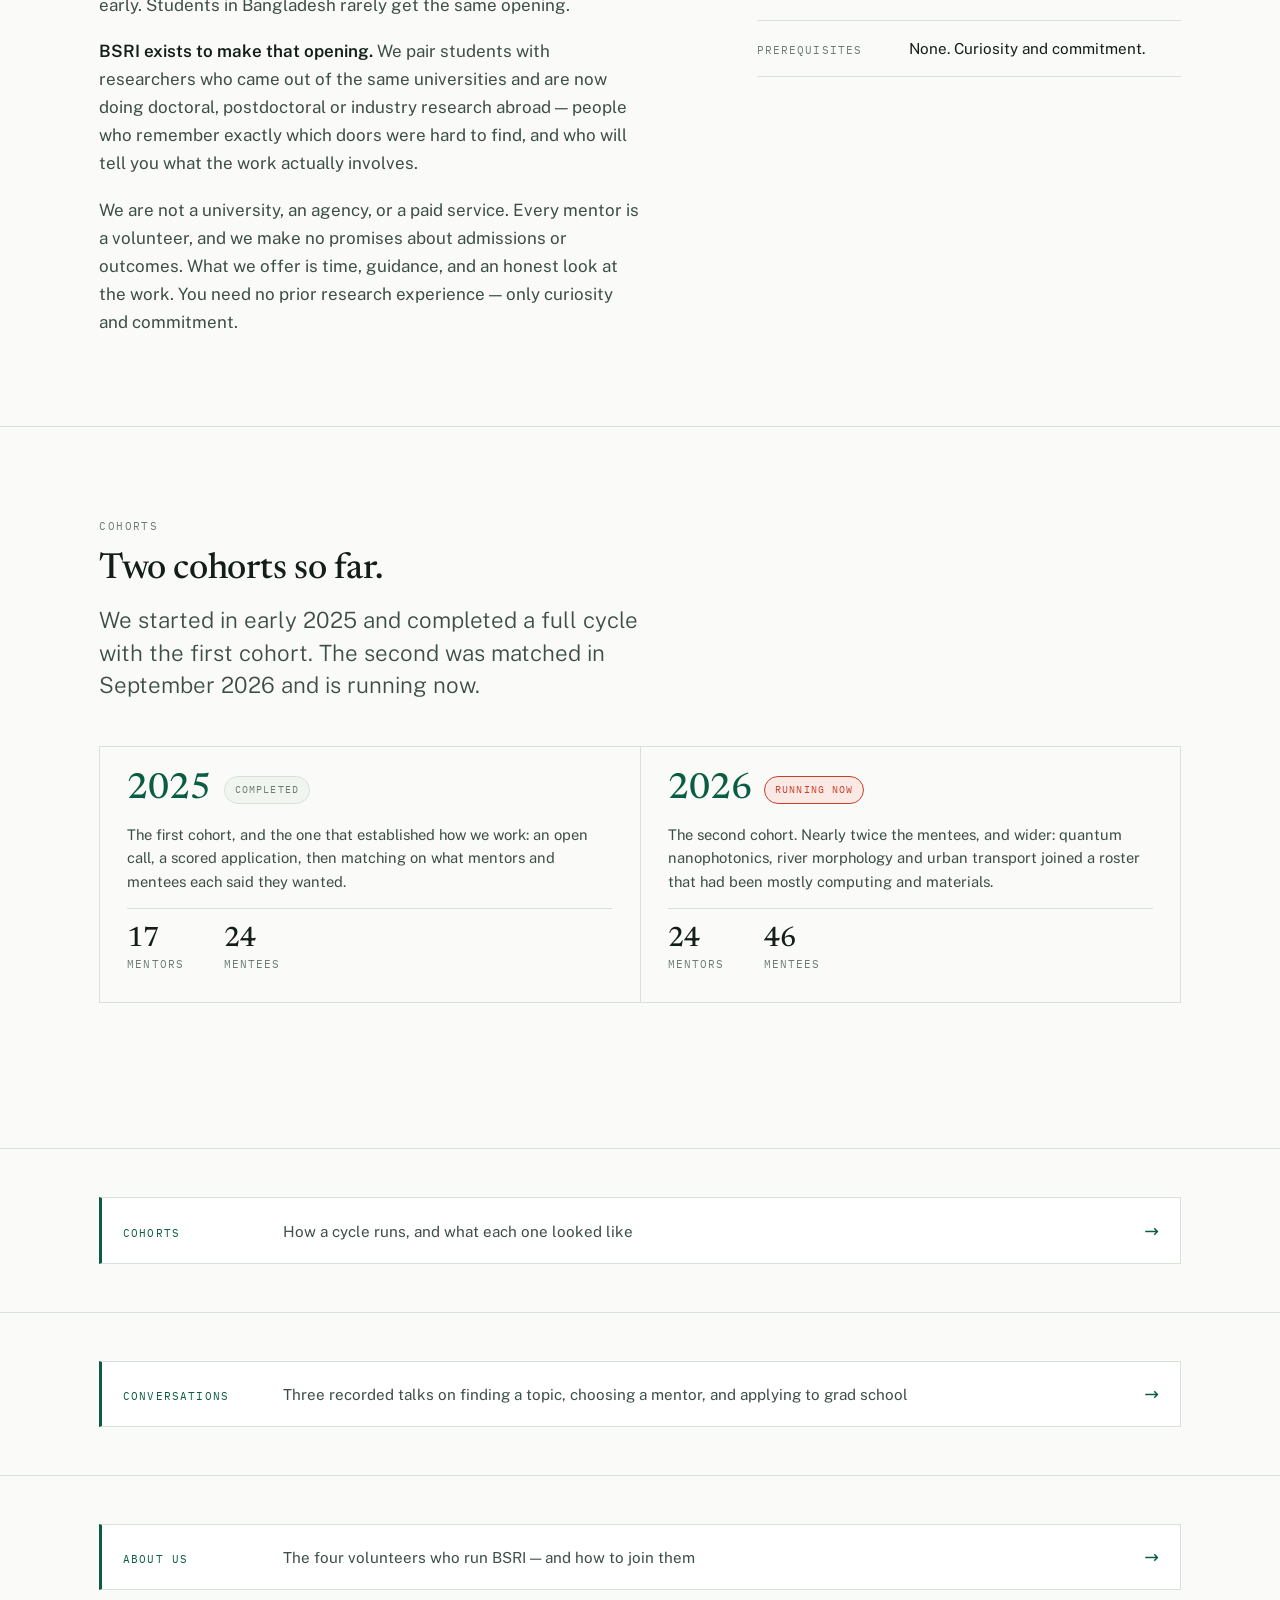
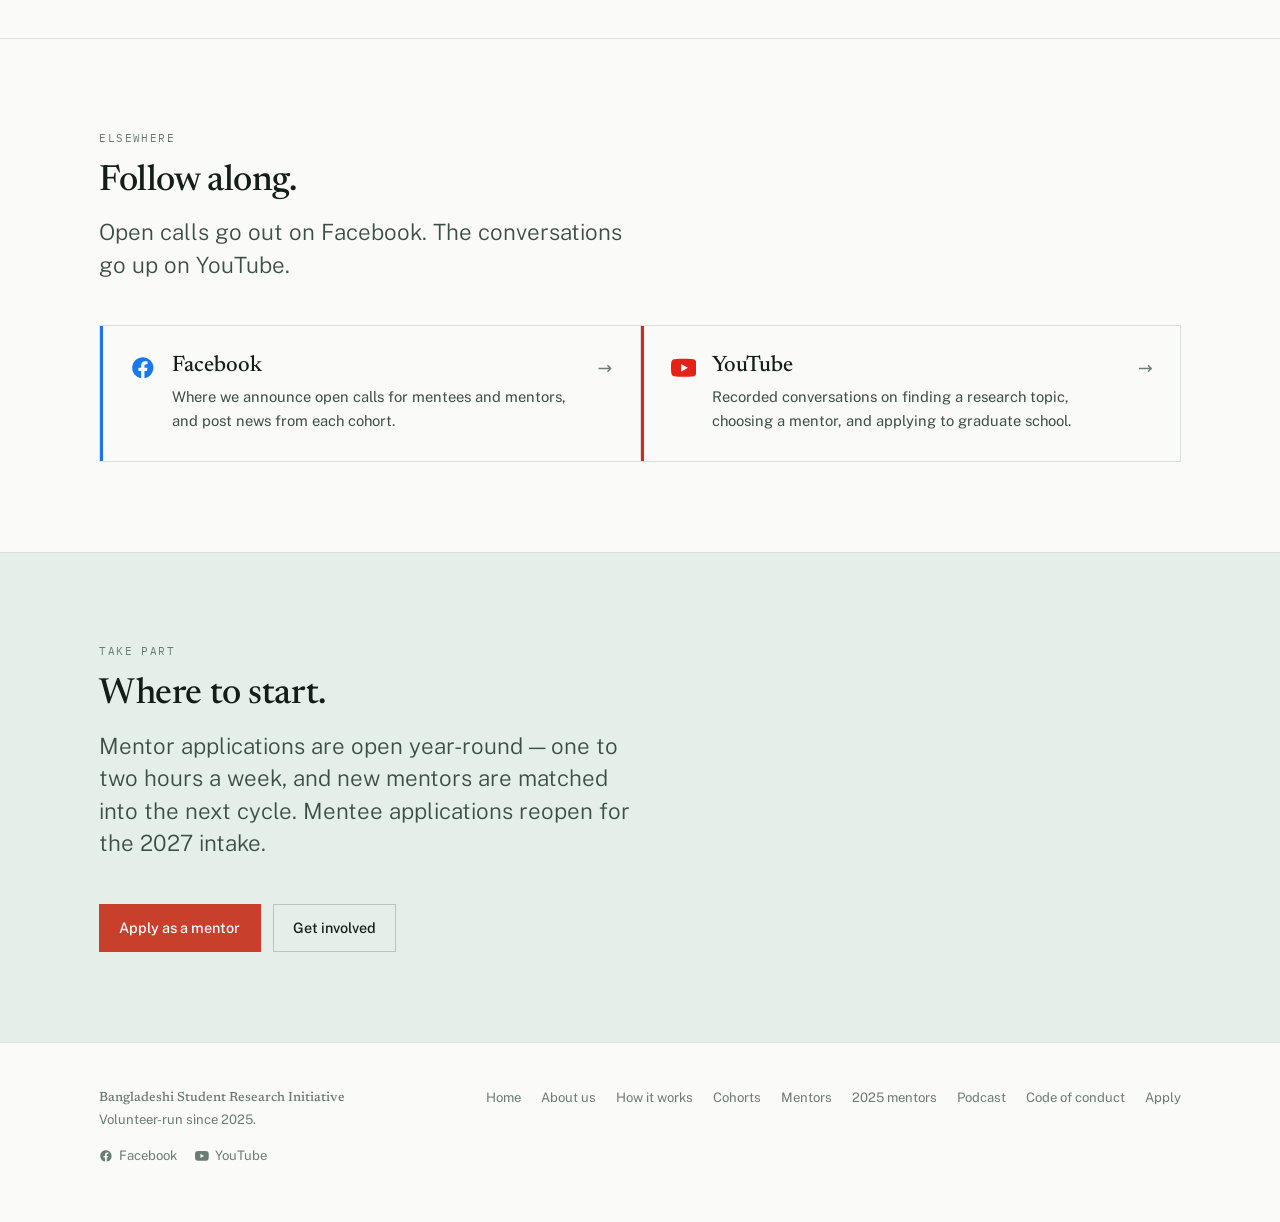
==== commit 28922575: "Label the apply-page link "Get involved" Both buttons that open the apply page now say "Get involved" ====
--- a/index.html
+++ b/index.html
@@ -60,7 +60,7 @@
         <p class="hero__mission">BSRI connects undergraduate and master&rsquo;s students at Bangladeshi universities with PhD students, postdocs and industry researchers working abroad &mdash; people who give them their first real taste of research, help them find a problem worth working on, and answer the questions most students have nobody to ask.</p>
         <div class="hero__actions">
           <a class="btn btn--primary" href="https://forms.gle/KTvxgGUuhtr7wDrc9" target="_blank" rel="noopener">Apply as a mentor</a>
-          <a class="btn btn--ghost" href="apply.html">What&rsquo;s involved</a>
+          <a class="btn btn--ghost" href="apply.html">Get involved</a>
         </div>
         <p class="status">
           <span class="status__dot" aria-hidden="true"></span>
@@ -236,7 +236,7 @@
       </div>
       <div class="hero__actions">
         <a class="btn btn--primary" href="https://forms.gle/KTvxgGUuhtr7wDrc9" target="_blank" rel="noopener">Apply as a mentor</a>
-        <a class="btn btn--ghost" href="apply.html">What&rsquo;s involved</a>
+        <a class="btn btn--ghost" href="apply.html">Get involved</a>
       </div>
     </div>
   </section>
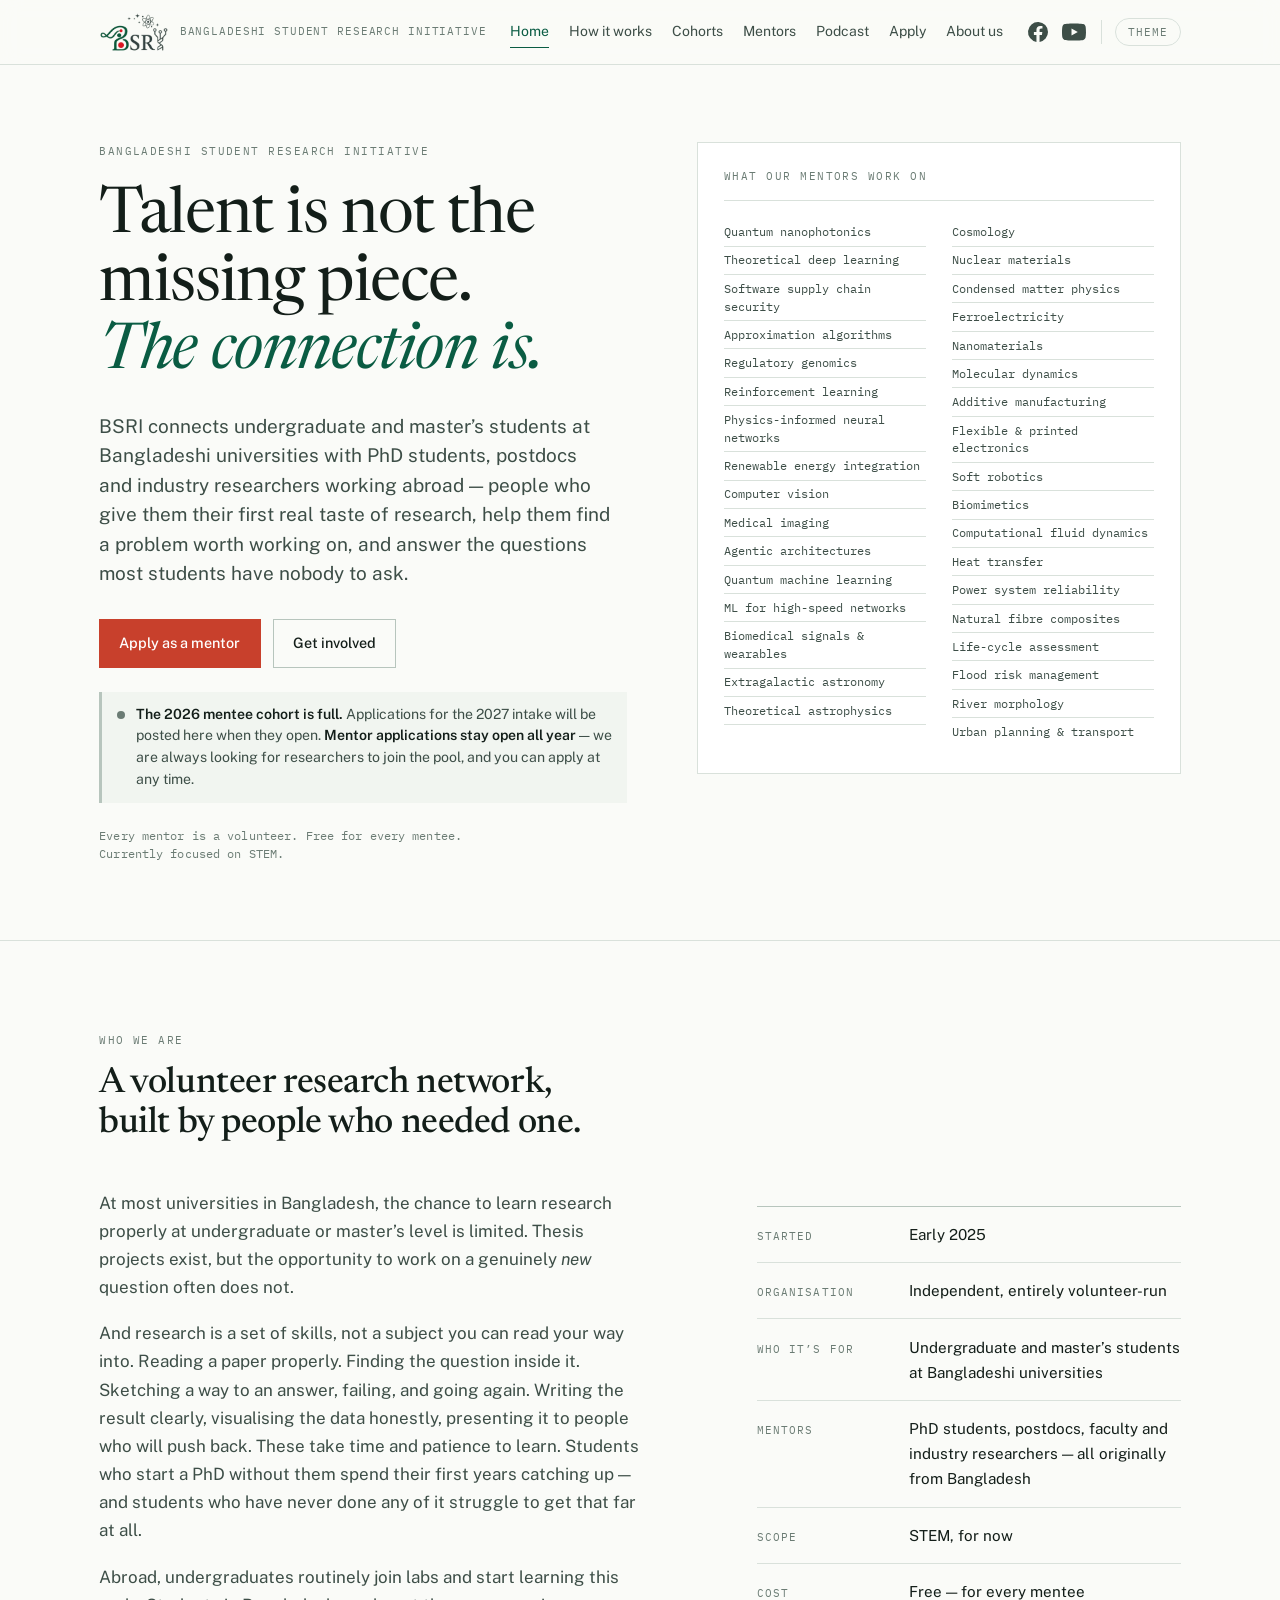
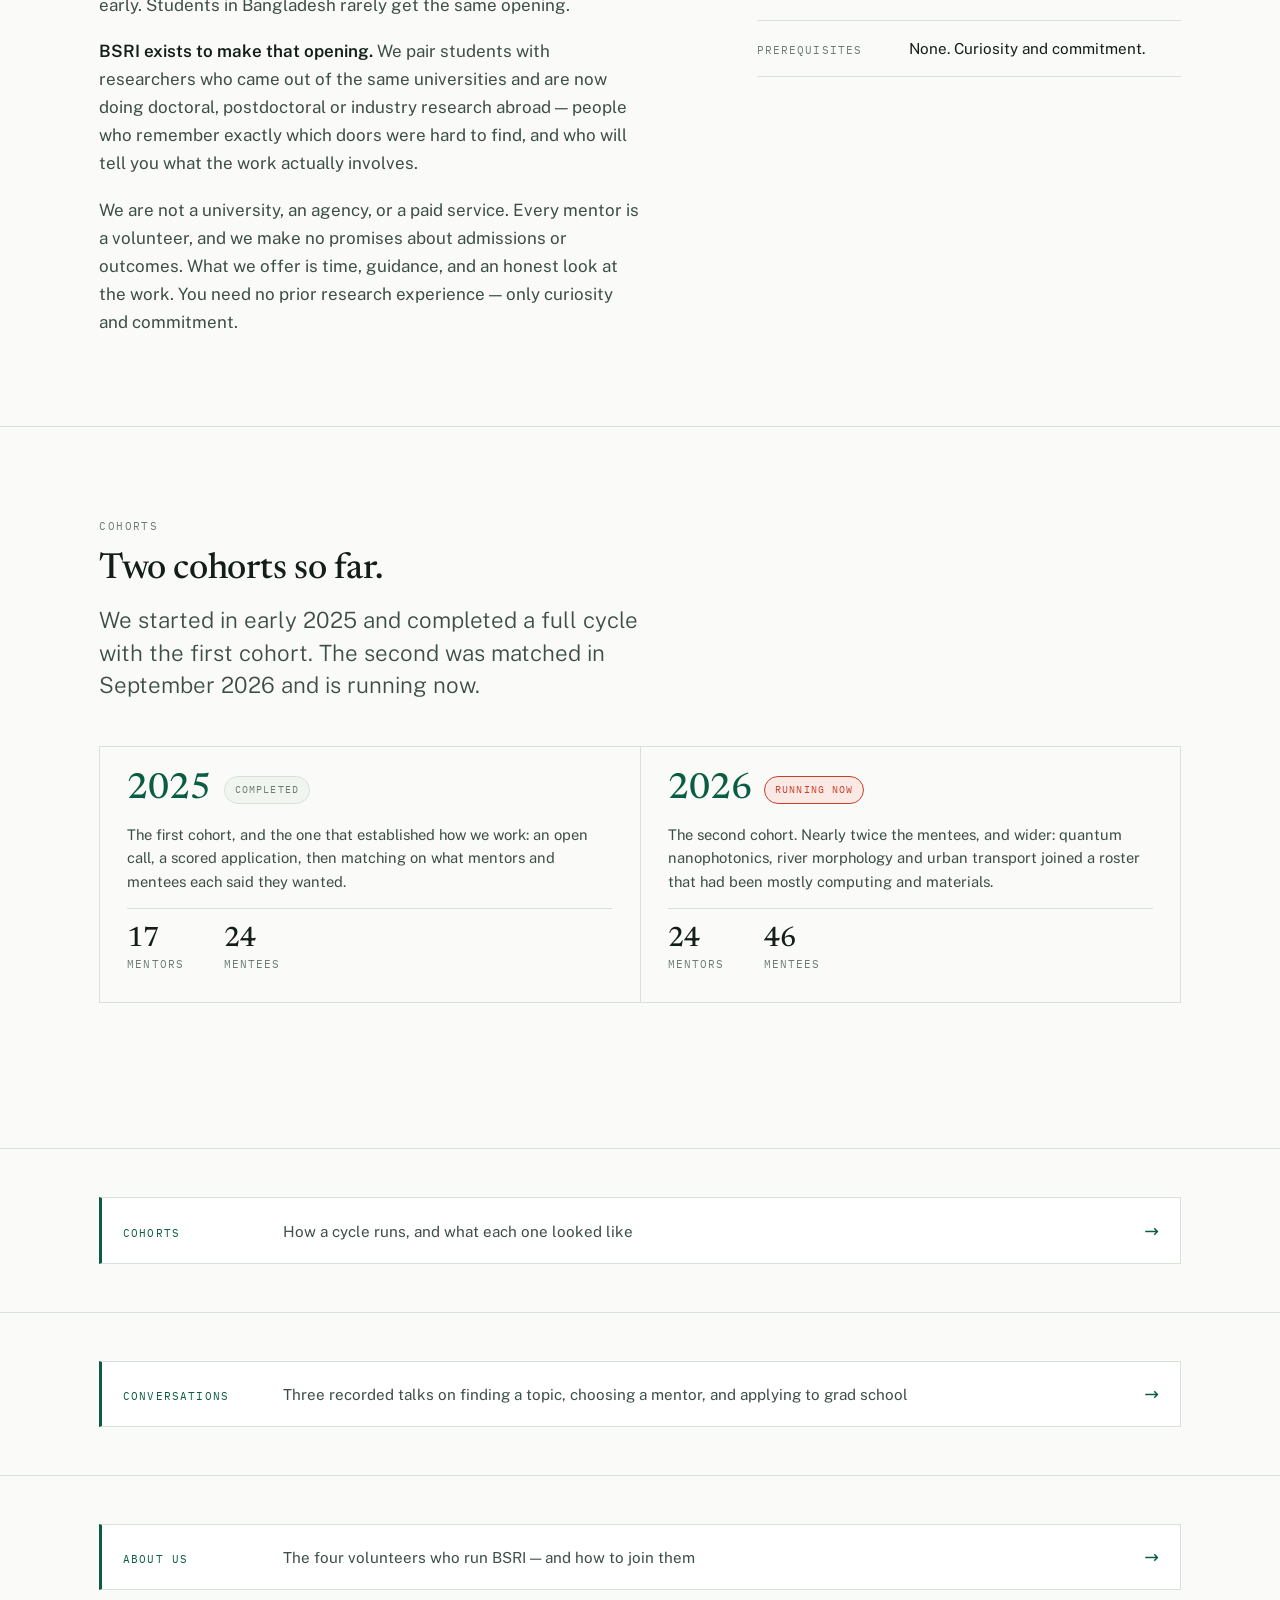
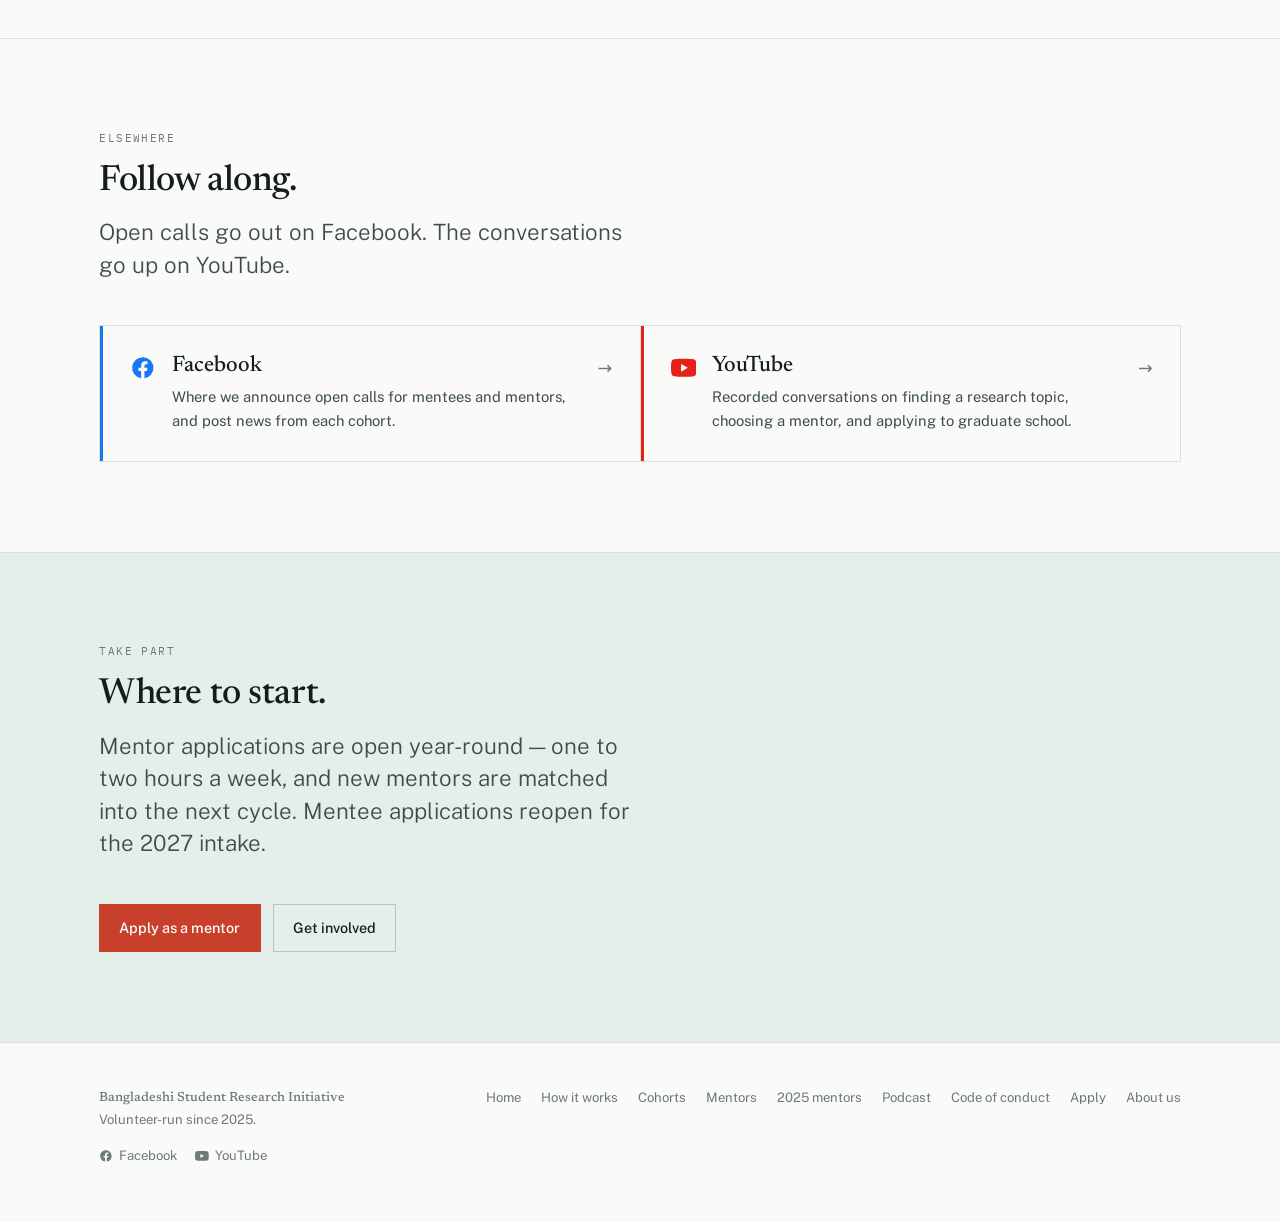
==== commit cf2eb698: "Move Join us onto the apply page; put About us last in the nav The Join us section is gone from Abou" ====
--- a/index.html
+++ b/index.html
@@ -19,7 +19,7 @@
 <link rel="preconnect" href="https://fonts.googleapis.com">
 <link rel="preconnect" href="https://fonts.gstatic.com" crossorigin>
 <link rel="stylesheet" href="https://fonts.googleapis.com/css2?family=Newsreader:ital,opsz,wght@0,6..72,400;0,6..72,500;0,6..72,600;1,6..72,400;1,6..72,500&family=Public+Sans:wght@300;400;500;600&family=IBM+Plex+Mono:wght@400;500&display=swap">
-<link rel="stylesheet" href="assets/css/styles.css?v=2c0f5de5">
+<link rel="stylesheet" href="assets/css/styles.css?v=3570146f">
 </head>
 <body>
 <a class="skip" href="#main">Skip to content</a>
@@ -33,12 +33,12 @@
     </a>
     <nav class="nav" id="primary-nav" aria-label="Primary">
       <a href="index.html" aria-current="page" class="is-current">Home</a>
-      <a href="about.html">About us</a>
       <a href="how-it-works.html">How it works</a>
       <a href="cohorts.html">Cohorts</a>
       <a href="mentors.html">Mentors</a>
       <a href="podcast.html">Podcast</a>
       <a href="apply.html">Apply</a>
+      <a href="about.html">About us</a>
     </nav>
     <div class="masthead__end">
       <div class="masthead__social">
@@ -254,7 +254,6 @@
     </div>
     <nav class="footer__links" aria-label="Footer">
       <a href="index.html">Home</a>
-      <a href="about.html">About us</a>
       <a href="how-it-works.html">How it works</a>
       <a href="cohorts.html">Cohorts</a>
       <a href="mentors.html">Mentors</a>
@@ -262,6 +261,7 @@
       <a href="podcast.html">Podcast</a>
       <a href="how-it-works.html#conduct">Code of conduct</a>
       <a href="apply.html">Apply</a>
+      <a href="about.html">About us</a>
     </nav>
   </div>
 </footer>
--- a/assets/css/styles.css
+++ b/assets/css/styles.css
@@ -1107,3 +1107,7 @@
   color: var(--ink-3);
   max-width: 24rem;
 }
+
+/* Three routes need three columns; two in a two-column grid left an orphan. */
+.apply__grid--three { grid-template-columns: repeat(3, minmax(0, 1fr)); }
+@media (max-width: 62rem) { .apply__grid--three { grid-template-columns: 1fr; } }
